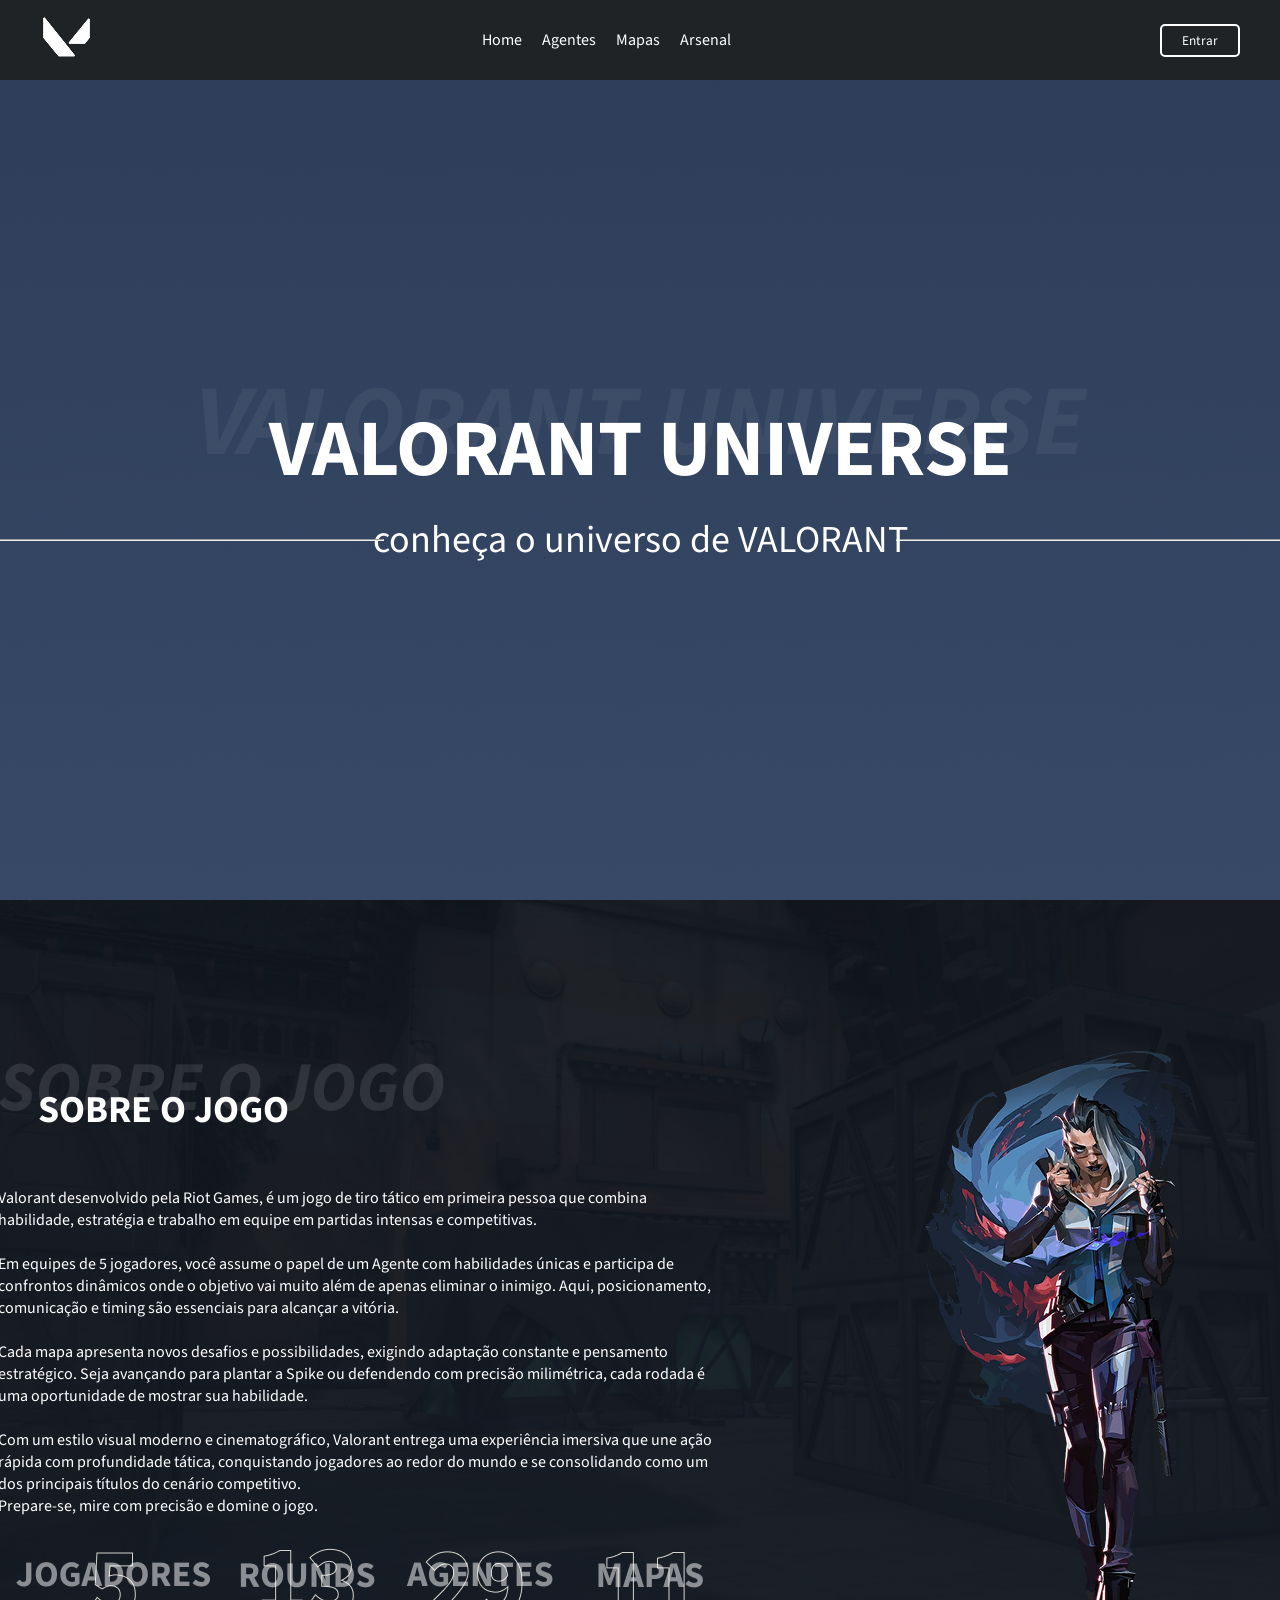
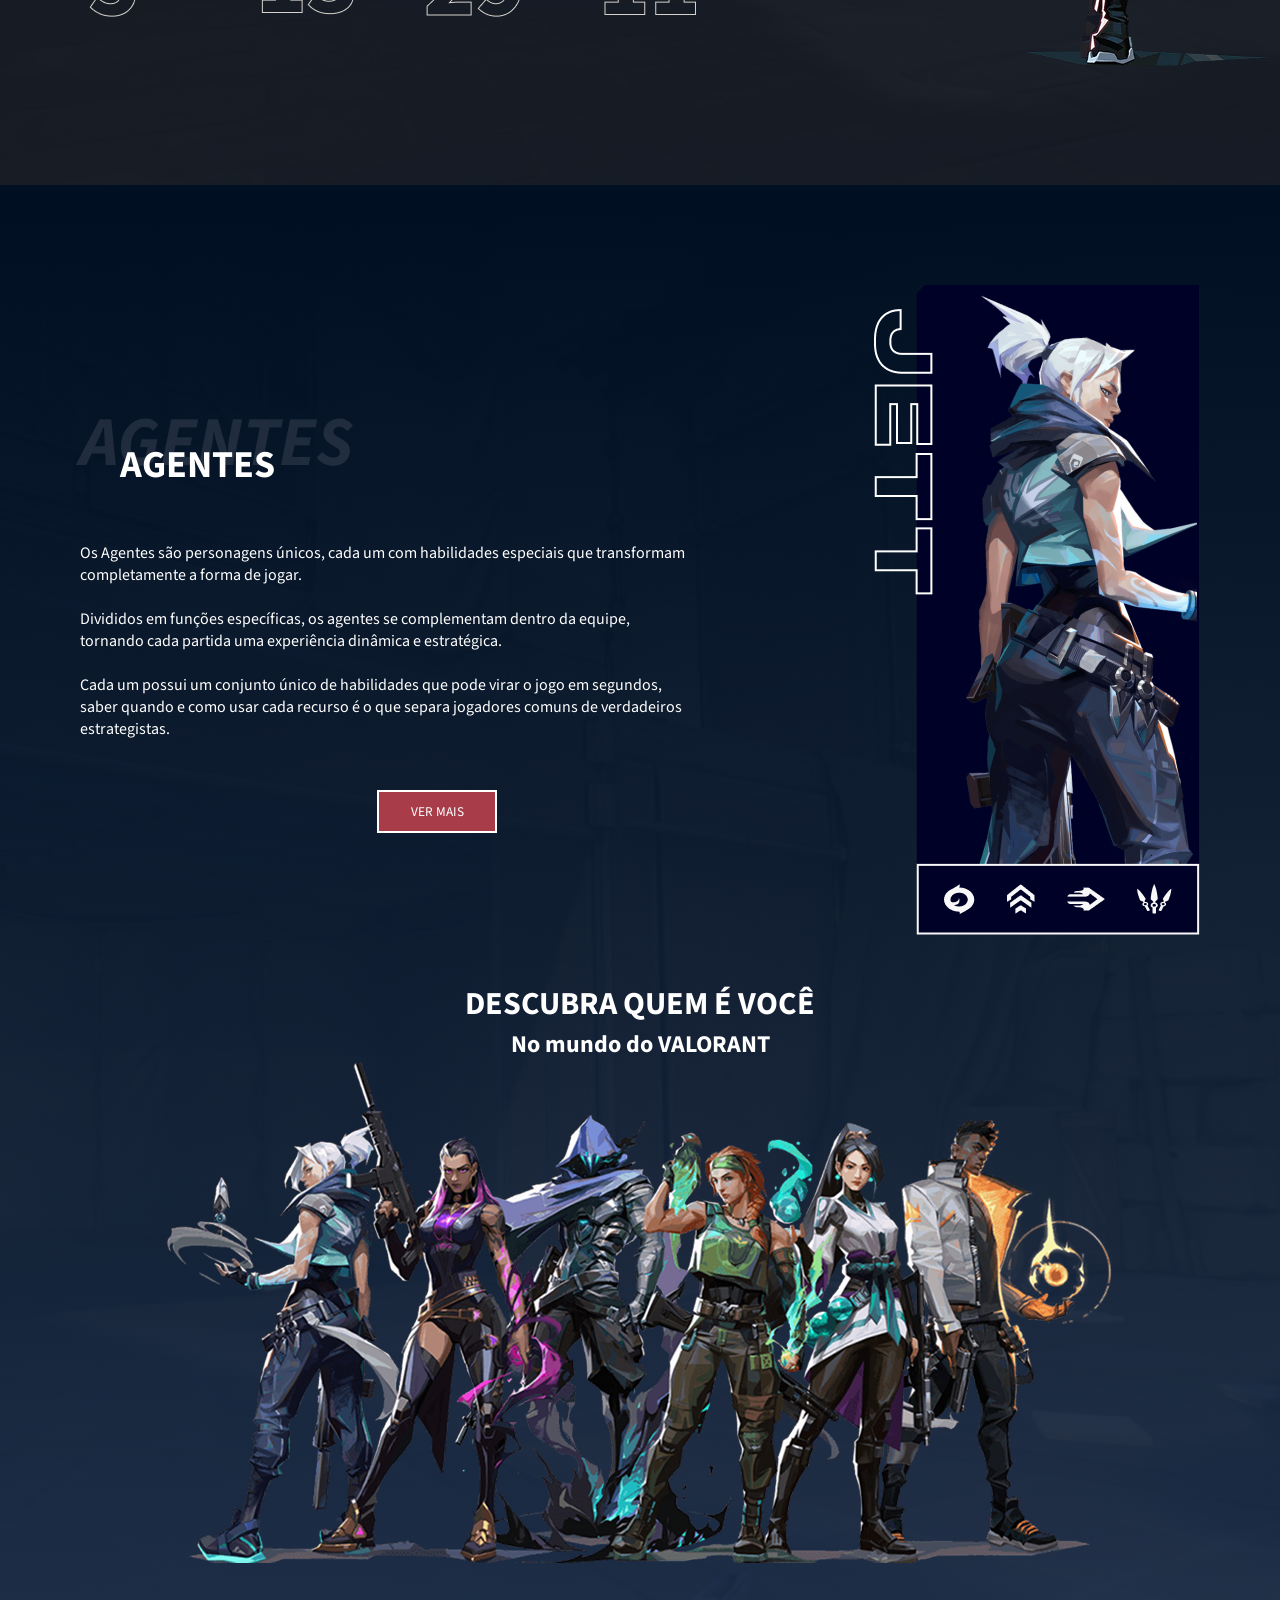
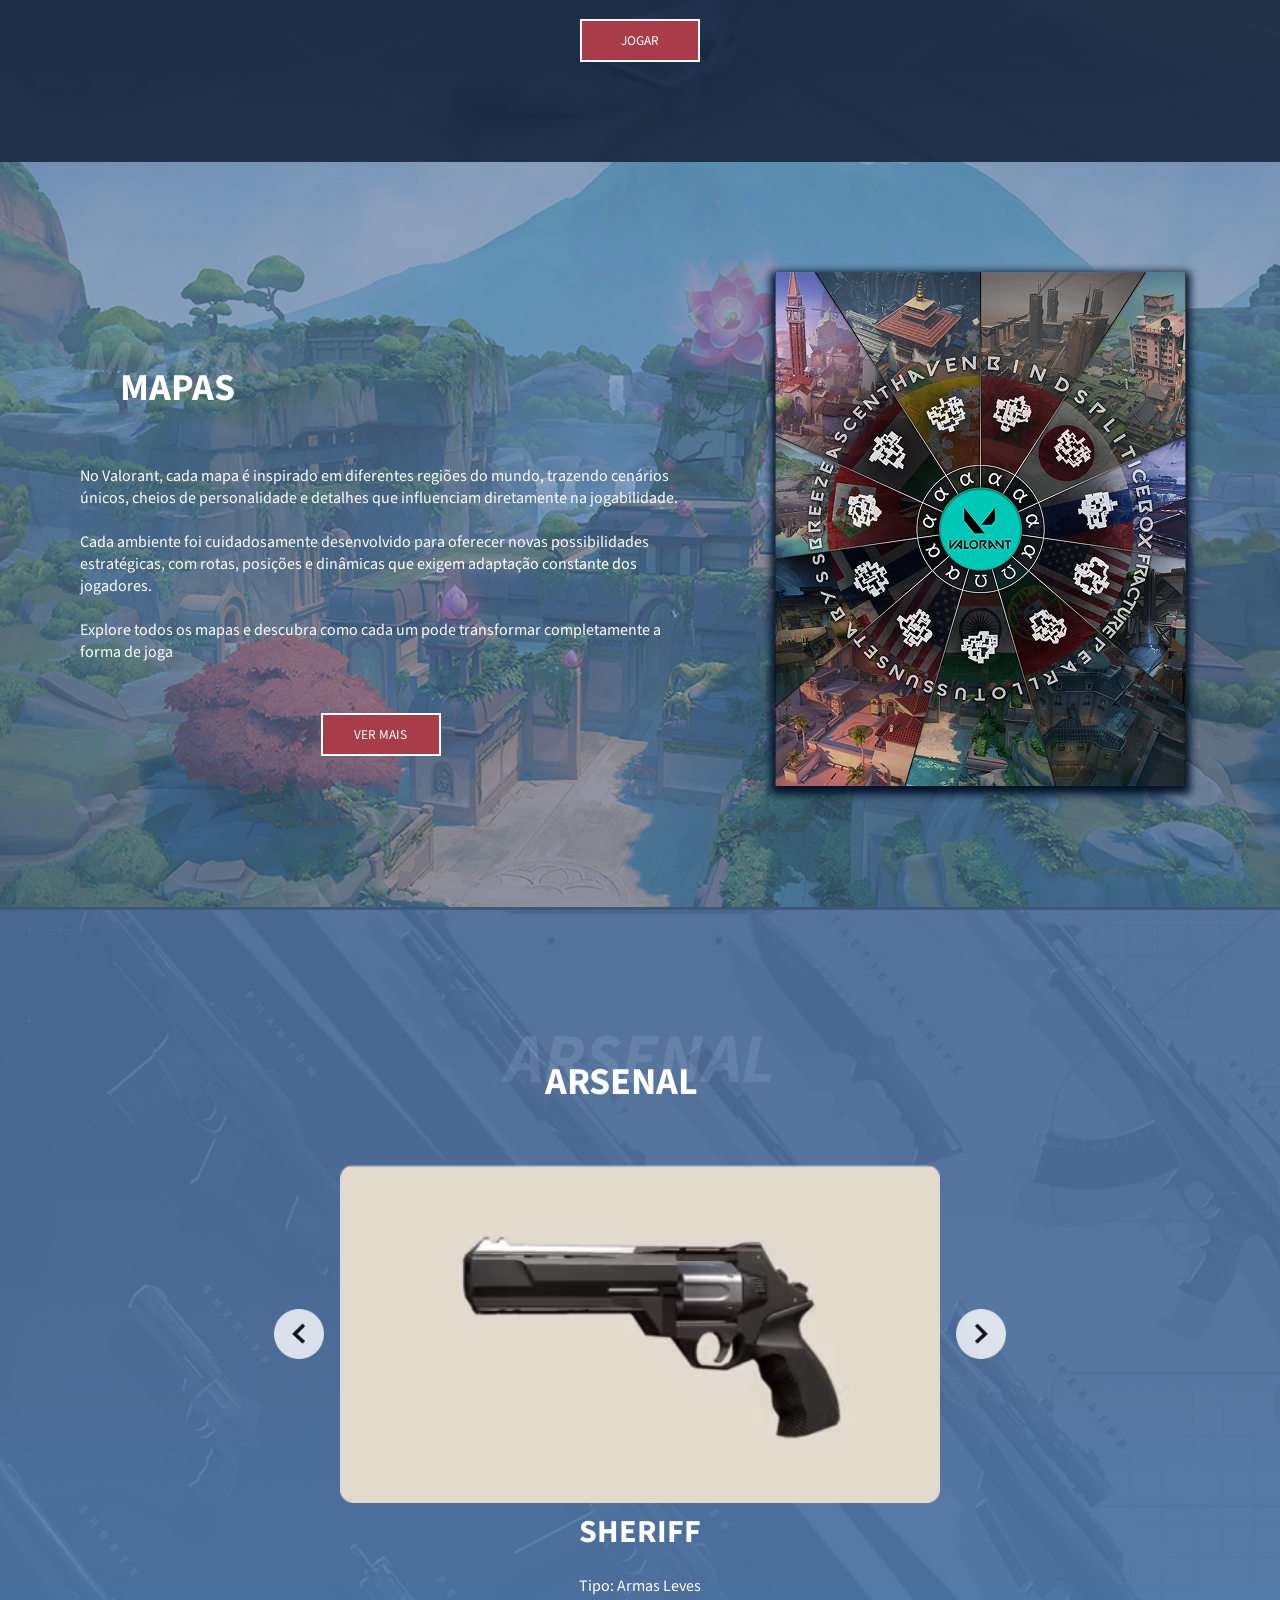
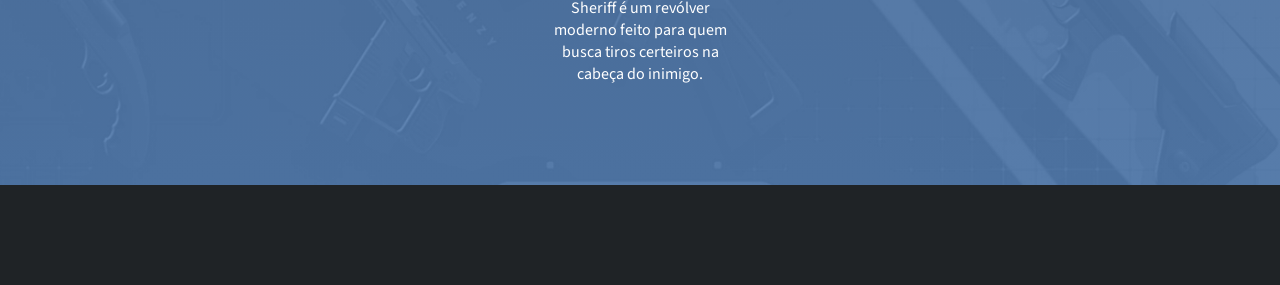
==== public/index.html @ 1e6ae8ec "Conteudo: começando a homepage versão 01" ====
<!doctype html>
<html lang="en">

<head>
    <meta charset="UTF-8" />
    <meta name="viewport" content="width=device-width, initial-scale=1.0" />
    <title>Home | Valorant Universe</title>
    <link rel="stylesheet" href="css/index.css" />
</head>

<body>
    <div class="header">
        <div class="icon">
            <img src="../assets/icon/icon.png" alt="" />
        </div>
        <div class="navbar">
            <ul class="links">
                <li>
                    <a href="">Home</a>
                </li>
                <li>
                    <a href="">Agentes</a>
                </li>
                <li>
                    <a href="">Mapas</a>
                </li>
                <li>
                    <a href="">Arsenal</a>
                </li>
                <li>
                    <a href=""></a>
                </li>
                <li>
                    <a href=""></a>
                </li>
            </ul>
        </div>
        <div class="login_botao">
            <button class="btn_entrar">Entrar</button>
        </div>
    </div>

    <div class="inicio">
        <video autoplay muted loop class="video_inicio">
            <source src="../assets/imgs/Intro_site.mp4" type="video/mp4" />
        </video>
        <h1 class="titulo_sobre_2"><i>VALORANT UNIVERSE</i></h1>
        <h1 class="titulo_sobre_1">VALORANT UNIVERSE</h1>
        <div>
            <hr class="hr1" />
            <p>conheça o universo de VALORANT</p>
            <hr class="hr2" />
        </div>
    </div>

    <div class="sobre">
        <div class="conteudo_sobre">
            <h1 class="titulos_sobre_1"><i>SOBRE O JOGO</i></h1>
            <h1 class="titulos_sobre_2">SOBRE O JOGO</h1>
            <p>
                Valorant desenvolvido pela Riot Games, é um jogo de tiro tático em
                primeira pessoa que combina habilidade, estratégia e trabalho em
                equipe em partidas intensas e competitivas. <br /><br />
                Em equipes de 5 jogadores, você assume o papel de um Agente com
                habilidades únicas e participa de confrontos dinâmicos onde o objetivo
                vai muito além de apenas eliminar o inimigo. Aqui, posicionamento,
                comunicação e timing são essenciais para alcançar a vitória.<br /><br />
                Cada mapa apresenta novos desafios e possibilidades, exigindo
                adaptação constante e pensamento estratégico. Seja avançando para
                plantar a Spike ou defendendo com precisão milimétrica, cada rodada é
                uma oportunidade de mostrar sua habilidade.<br /><br />
                Com um estilo visual moderno e cinematográfico, Valorant entrega uma
                experiência imersiva que une ação rápida com profundidade tática,
                conquistando jogadores ao redor do mundo e se consolidando como um dos
                principais títulos do cenário competitivo.<br />
                Prepare-se, mire com precisão e domine o jogo.
            </p>
            <img src="../assets/imgs/Caracteristicas.png" alt="" />
        </div>
        <div>
            <img src="../assets/imgs/fade.png" alt="" />
        </div>
    </div>

    <div class="agentes">
        <div class="agentes_1">
            <div class="conteudo_agentes">
                <h1 class="titulos_agentes_1"><i>AGENTES</i></h1>
                <h1 class="titulos_agentes_2">AGENTES</h1>
                <p>
                    Os Agentes são personagens únicos, cada um com habilidades especiais
                    que transformam completamente a forma de jogar. <br /><br />
                    Divididos em funções específicas, os agentes se complementam dentro
                    da equipe, tornando cada partida uma experiência dinâmica e
                    estratégica. <br /><br />
                    Cada um possui um conjunto único de habilidades que pode virar o
                    jogo em segundos, saber quando e como usar cada recurso é o que
                    separa jogadores comuns de verdadeiros estrategistas.
                </p>
                <div class="btn_agentes">
                    <button>VER MAIS</button>
                </div>
            </div>
            <div>
                <img src="../assets/imgs/Jett.png" alt="" class="img_jett" />
            </div>
        </div>
        <div class="agentes_2">
            <div class="titulo_jogo">
                <h1>DESCUBRA QUEM É VOCÊ</h1>
                <h2>No mundo do VALORANT</h2>
                <img src="../assets/imgs/Agentes Imagem.png" alt="" />
            </div>
            <div class="btn_agentes_jogar">
                <button>JOGAR</button>
            </div>
        </div>
    </div>

    <div class="mapa">
        <div class="conteudo_mapa">
            <h1 class="titulos_mapa_1"><i>MAPAS</i></h1>
            <h1 class="titulos_mapa_2">MAPAS</h1>
            <p>
                No Valorant, cada mapa é inspirado em diferentes regiões do mundo,
                trazendo cenários únicos, cheios de personalidade e detalhes que
                influenciam diretamente na jogabilidade. <br /><br />
                Cada ambiente foi cuidadosamente desenvolvido para oferecer novas
                possibilidades estratégicas, com rotas, posições e dinâmicas que
                exigem adaptação constante dos jogadores.<br /><br />
                Explore todos os mapas e descubra como cada um pode transformar
                completamente a forma de joga
            </p>
            <div class="btn_mapa">
                <button>VER MAIS</button>
            </div>
        </div>
        <div>
            <img src="../assets/imgs/mapas.png" alt="" class="img_mapas" />
        </div>
    </div>

    <div class="arsenal">
        <div class="conteudo_arsenal">
            <h1 class="titulos_arsenal_1"><i>ARSENAL</i></h1>
            <h1 class="titulos_arsenal_2">ARSENAL</h1>
            
        </div>
        <div class="carrosel">
            <button id="botao_esq" onclick="anteriorSlider()">
                <img src="../assets/imgs/btn_esq.png" alt="" />
            </button>
            <div class="images">
                <img class="slider on" src="../assets/imgs/sheriff.png" alt="" />
                <img class="slider" src="../assets/imgs/vandal.png" alt="" />
                <img class="slider" src="../assets/imgs/phantom.png" alt="" />
            </div>
            <button id="botao_dir" onclick="proxSlider()">
                <img src="../assets/imgs/btn_dir.png" alt="" />
            </button>
        </div>
        <div class="info_arsenal">
            <h1 id="arma">SHERIFF</h1>
            <p id="tipo">Tipo: Armas Leves</p>
            <p id="contexto">
                Sheriff é um revólver moderno feito para quem busca tiros certeiros na cabeça do inimigo.
            </p>
        </div>
    </div>

    <div class="footer">
        <p></p>
    </div>
</body>

</html>

<script>
    let slider = document.querySelectorAll(".slider")
    let arma = document.getElementById('arma')
    let tipo = document.getElementById('tipo')
    let contexto = document.getElementById('contexto')
    let slideAtual = 0

    let listaArmas = [
        'SHERIFF',
        'VANDAL',
        'PHANTOM'
    ]

    let listaTipo = [
        'Armas Leves',
        'Fuzis',    
        'Fuzis'   
    ]

    let listaContexto = [
        'Sheriff é um revólver moderno feito para quem busca tiros certeiros na cabeça do inimigo.',
        'Este fuzil extremamente potente causa um enorme estrago com pequenas rajadas de balas.',
        'Phantom é uma arma equilibrada, projetada para disparar tiros estáveis que alcançam longas distâncias.'
    ]


    function esconderSlider() {
        slider.forEach((item) => item.classList.remove("on"))
    }

    function mostrarSlider() {
        slider[slideAtual].classList.add("on");
    }

    function proxSlider() {
        esconderSlider()

        if (slideAtual == slider.length - 1) {
            slideAtual = 0
        } else {
            slideAtual++
        }
        mostrarSlider()
        mudarTexto()
    }

    function anteriorSlider() {
        esconderSlider();

        if (slideAtual == 0) {
            slideAtual = slider.length - 1
        } else {
            slideAtual--
        }
        mostrarSlider()
        mudarTexto()
    }

    function mudarTexto(){
        arma.innerHTML = listaArmas[slideAtual]
        tipo.innerHTML = `Tipo: ${listaTipo[slideAtual]}`
        contexto.innerHTML = listaContexto[slideAtual]
    }

    console.log(slider)
</script>
---- public/css/index.css ----
@import url('https://fonts.googleapis.com/css2?family=Source+Sans+Pro:wght@400;600;700&display=swap');

* {
    margin: 0;
    padding: 0;
    box-sizing: border-box;
    font-family: 'Source Sans Pro', sans-serif;
}

body {
    background: linear-gradient(
        #2d3d59,
        #4a5f80,
        #517baf
    )
}

/* --- Header CSS --- */
.header {
    display: flex;
    flex-direction: row;
    align-items: center;
    justify-content: space-between;
    background-color: #1F2326;
    height: 80px;
    width: 100%;
    position: fixed;
    z-index: 10;
}

.icon {
    margin: 0 0 0 40px;
}

.navbar {
    display: flex;
    flex-direction: row;
    justify-content: center;
    align-items: center;
    color: white;
}

.navbar li {
    list-style: none;
    transition: all 0.3s ease;
}

.navbar li:hover {
    color: #fff;
    text-shadow: 0 0 5px #b4b4b4, 0 0 10px #fff, 0 0 20px #fff, 0 0 40px #fff;
    transform: scale(1.05);
}

.navbar a {
    text-decoration: none;
    color: white;
}

.links {
    display: flex;
    flex-direction: row;
    gap: 20px;
}

.login_botao {
    display: flex;
    flex-direction: row;
    margin: 0 40px 0 0;
}

.login_botao button {
    width: 80px;
    padding: 5px;
    border: white solid 2px;
    background-color: transparent;
    color: white;
    cursor: pointer;
    border-radius: 5px;
}

.login_botao button:hover {
    background-color: #ffffff5f;
    text-shadow: 0 0 5px #b4b4b4, 0 0 10px #fff, 0 0 20px #fff, 0 0 40px #fff;
    transform: scale(1.05);
}

/* --- Seção Início --- */
.inicio {
    position: relative;
    width: 100%;
    height: 100vh;
    overflow: hidden;
    padding-top: 80px;
}

.video_inicio {
    position: absolute;
    top: 0;
    left: 0;
    width: 100%;
    height: 100%;
    object-fit: cover;
    z-index: 0;
    opacity: 0.3;
}

.titulo_sobre_2 {
    position: absolute;
    top: 47%;
    left: 50%;
    transform: translate(-50%, -50%);
    color: white;
    font-size: 100px;
    text-align: center;
    z-index: 1;
    width: 100%;
    opacity: 0.05;
}

.titulo_sobre_1 {
    position: absolute;
    top: 50%;
    left: 50%;
    transform: translate(-50%, -50%);
    color: white;
    font-size: 80px;
    text-align: center;
    z-index: 2;
    width: 100%;
}

.inicio p {
    position: absolute;
    top: 60%;
    left: 50%;
    transform: translate(-50%, -50%);
    color: white;
    font-size: 38px;
    text-align: center;
    z-index: 3;
    width: 100%;
}

.hr1, .hr2 {
    position: absolute;
    top: 60%;
    color: white;
    z-index: 3;
    width: 60%;
}

.hr1 { 
    left: 100%; 
    transform: translate(-50%, -50%); 
}

.hr2 { 
    left: 0%; 
    transform: translate(-50%, -50%); 
}

.titulos_sobre_1, 
.titulos_agentes_1, 
.titulos_mapa_1, 
.titulos_arsenal_1 {
    font-size: 70px;
    color: white;
    opacity: 0.1;
    position: relative;
    z-index: 1;
}

.titulos_sobre_2, 
.titulos_agentes_2, 
.titulos_mapa_2, 
.titulos_arsenal_2 {
    font-size: 38px;
    color: white;
    position: relative;
    z-index: 2;
    margin-top: -55px; 
    margin-left: 40px;
    margin-bottom: 50px;
}

/* --- Seção Sobre --- */
.sobre {
    display: flex;
    justify-content: center;
    align-items: center;
    width: 100%;
    padding: 100px 0; 
    background: url(../../assets/imgs/haven.png) no-repeat center;
    background-size: cover;
    color: white;
}

.conteudo_sobre {
    position: relative;
    margin: 0 0 0 80px;
}

/* --- Seção Agentes --- */
.agentes {
    display: flex;
    flex-direction: column;
    align-items: center;
    width: 100%;
    padding: 100px 0; 
    background: linear-gradient(#000F22, #000f2295), url(../../assets/imgs/ascent.png) no-repeat center;
    background-size: cover;
    color: white;
}

.agentes_1 {
    display: flex;
    justify-content: center;
    align-items: center;
    width: 100%;
}

.agentes_2 {
    margin-top: 40px;
    text-align: center;
}

.conteudo_agentes {
    position: relative;
    margin-left: 80px;
}

.conteudo_agentes p { margin-right: 100px; }
.img_jett { margin: 0 80px; }

.btn_agentes, 
.btn_agentes_jogar, 
.btn_mapa {
    margin-top: 50px;
    text-align: center;
}

.btn_agentes button,
.btn_agentes_jogar button, 
.btn_mapa button {
    width: 120px;
    padding: 10px;
    border: white solid 2px;
    background-color: #a83c49;
    color: white;
    cursor: pointer;
    transition: 0.3s;
}

.btn_agentes button:hover, 
.btn_agentes_jogar button:hover, 
.btn_mapa button:hover {
    background-color: #ffffff5f;
    transform: scale(1.05);
}

/* --- Seção Mapas --- */
.mapa {
    display: flex;
    justify-content: center;
    align-items: center;
    width: 100%;
    padding: 100px 0; 
    background: url(../../assets/imgs/lotus.png) no-repeat center;
    background-size: cover;
    color: white;
}

.conteudo_mapa {
    position: relative;
    margin-left: 80px;
}

.img_mapas { margin: 0 80px; }

/* --- Seção ARSENAL --- */
.arsenal {
    display: flex;
    flex-direction: column;
    align-items: center; 
    width: 100%;
    padding: 100px 80px; 
    background: url(../../assets/imgs/arsenal.png) no-repeat center;
    background-size: cover;
    color: white;
}

.conteudo_arsenal {
    position: relative;
}

.carrosel {
    display: flex;
    width: 100%;
    align-self: center; 
    align-items: center;
    justify-content: center;
    gap: 1rem;
}

.images {
    position: relative;
    display: flex;
    align-items: center;
    justify-content: center;
    width: 600px; 
    height: 350px;
}

.slider {
    opacity: 0;
    position: absolute;
    width: 100%;
    border-radius: 10px;
    transition: opacity .4s ease-in-out;
}

.on {
    opacity: 1;
    position: relative; 
}

#botao_esq, #botao_dir {
    width: 50px;
    height: 50px;
    border: none;
    background-color: transparent;
    cursor: pointer;
    transition: transform 0.2s;
}

#botao_esq:hover, #botao_dir:hover { 
    transform: scale(1.2); 
}

#botao_esq img, #botao_dir img {
    width: 100%;
    height: 100%;
}

.info_arsenal{
    text-align: center;
}

.info_arsenal h1{
    margin-bottom: 20px;
}

.info_arsenal p{
    width: 200px;
}

/* --- Seção footer --- */
.footer{
    width: 100%;
    height: 100px;
    background-color: #1F2326;
    z-index: 5;
}
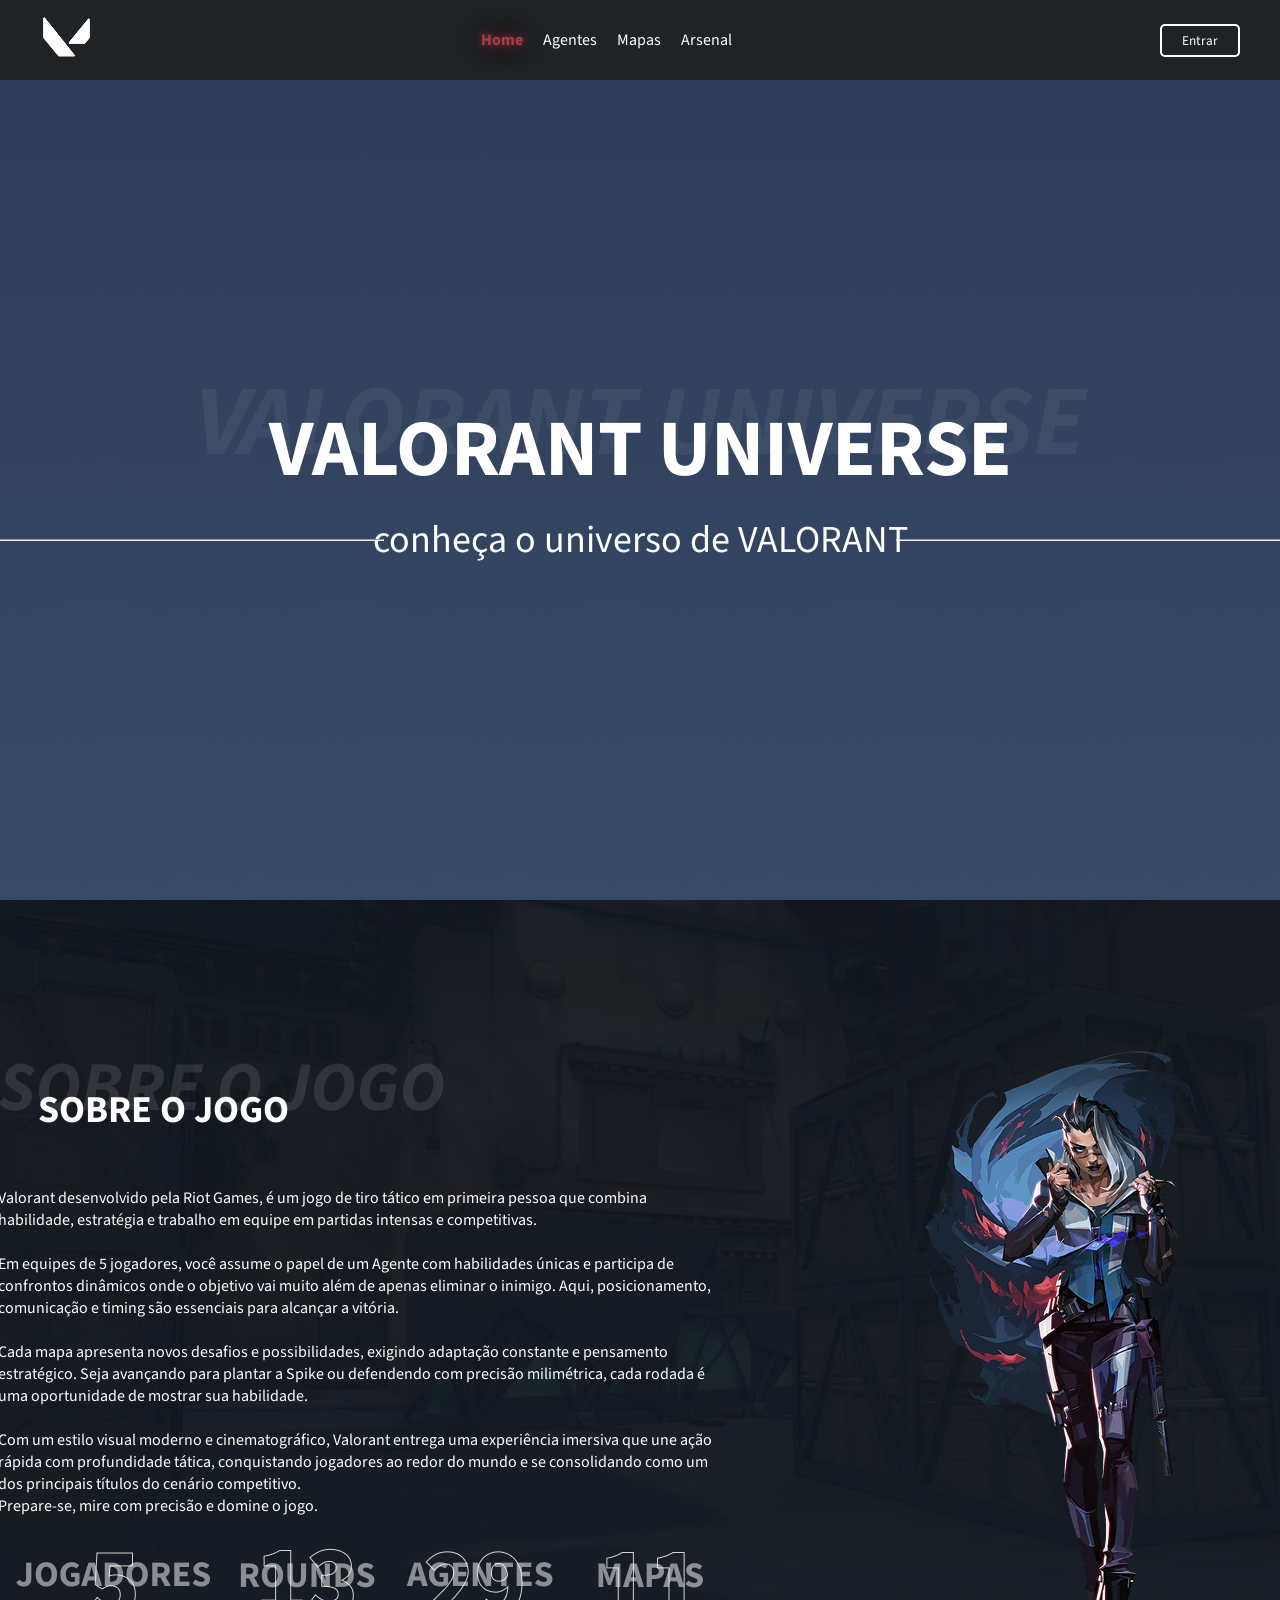
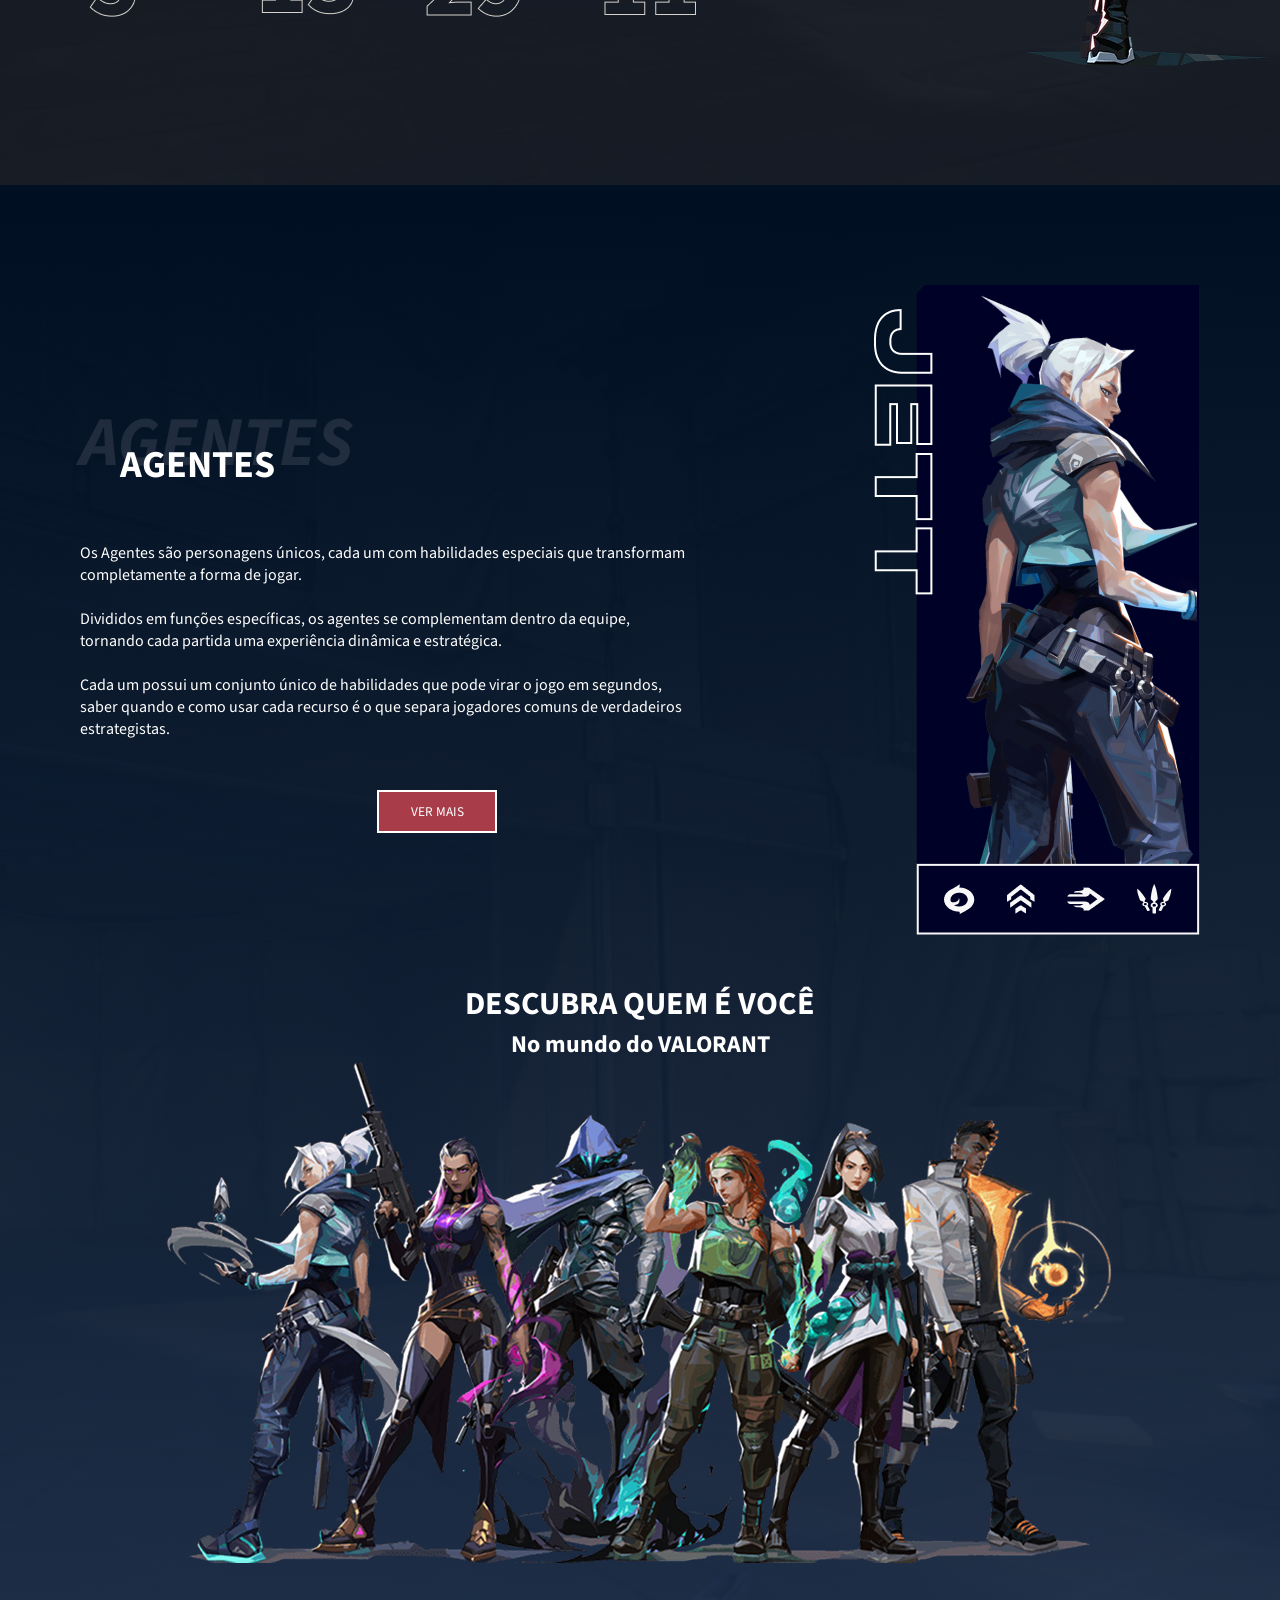
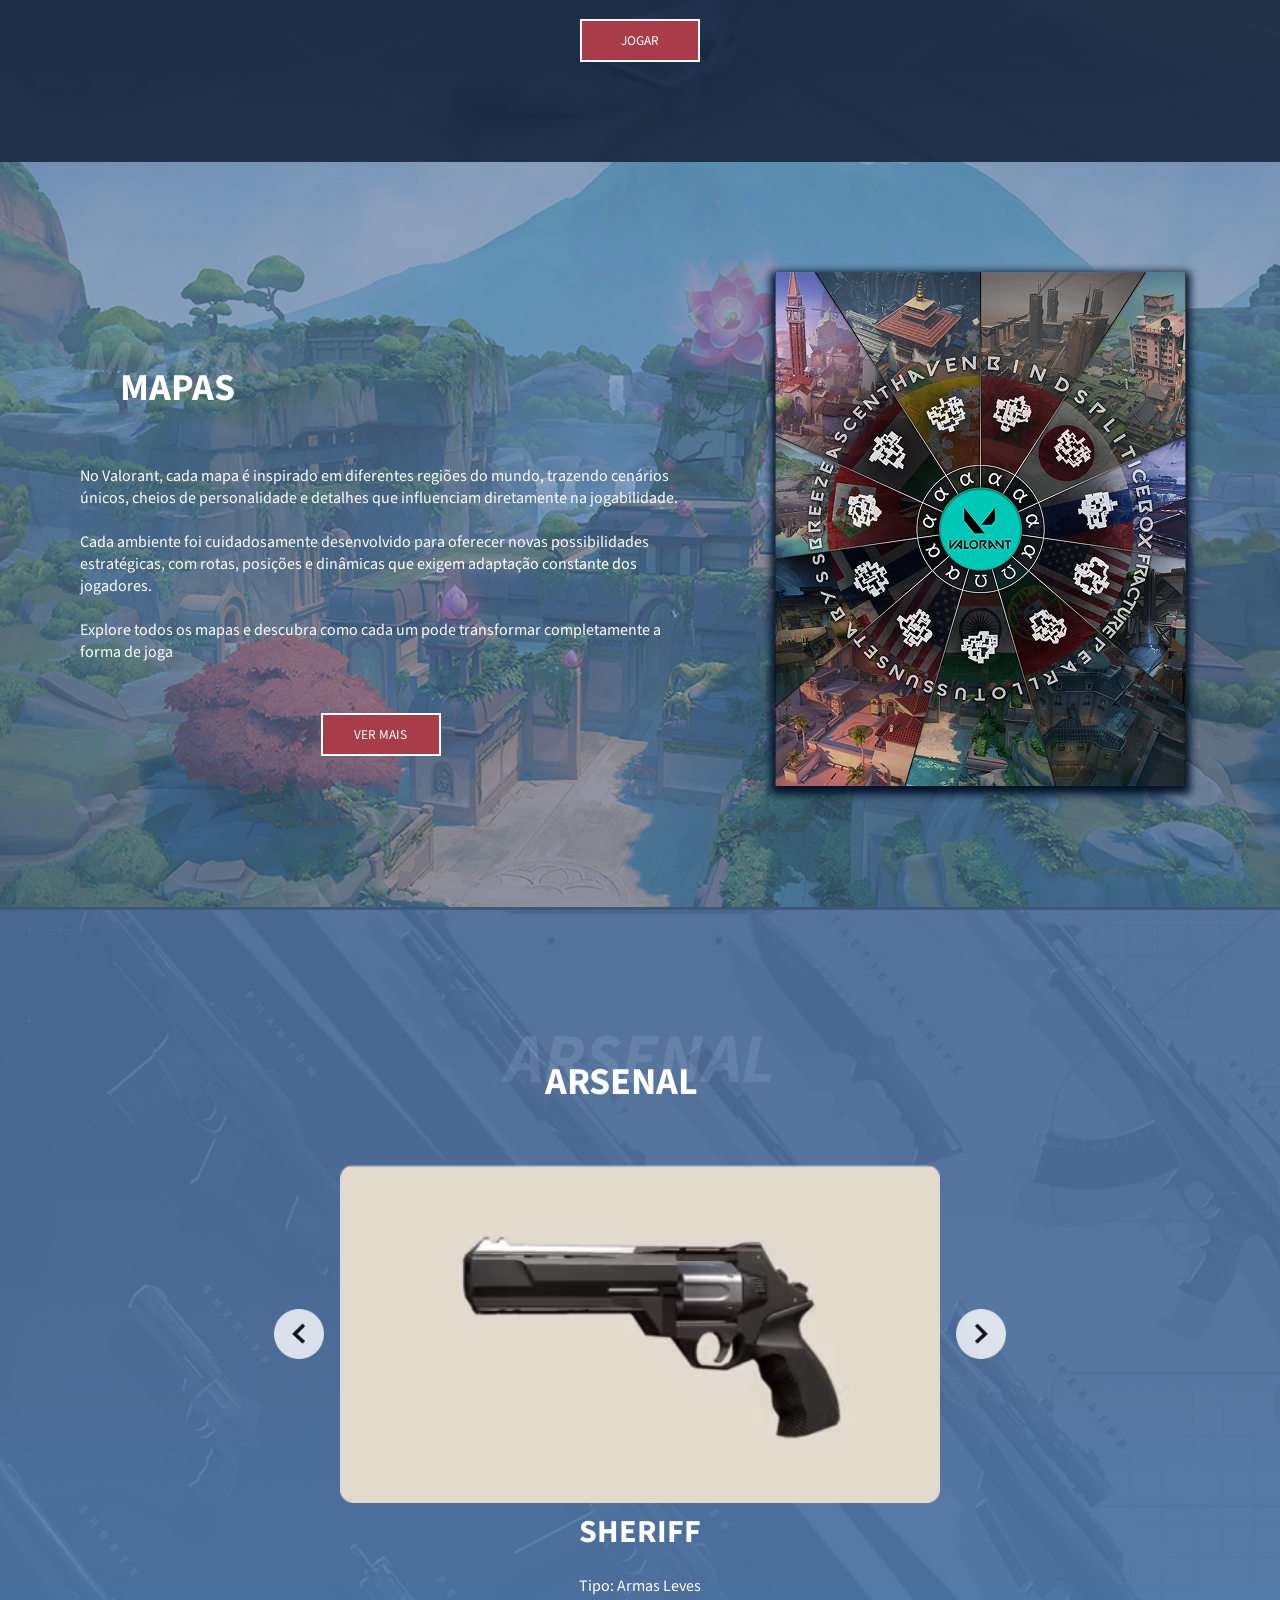
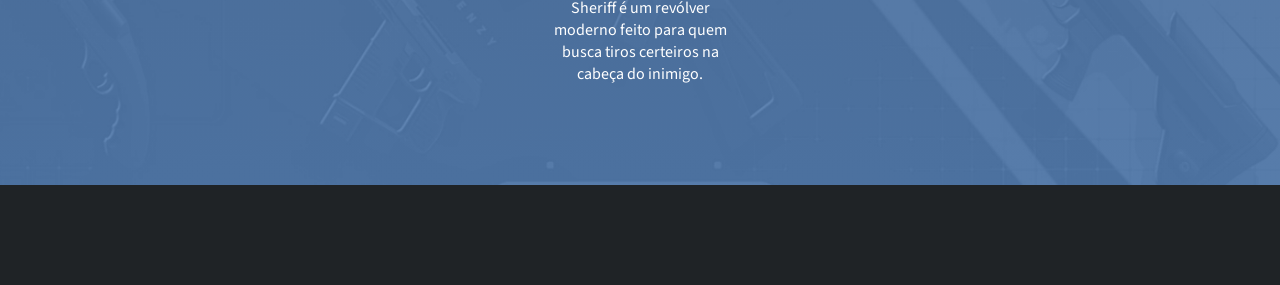
==== commit 9c5b704b: "Conteudo: Adicionando a tela de Agentes" ====
--- a/public/index.html
+++ b/public/index.html
@@ -16,16 +16,16 @@
         <div class="navbar">
             <ul class="links">
                 <li>
-                    <a href="">Home</a>
-                </li>
-                <li>
-                    <a href="">Agentes</a>
-                </li>
-                <li>
-                    <a href="">Mapas</a>
-                </li>
-                <li>
-                    <a href="">Arsenal</a>
+                    <a href="#home" class="agora">Home</a>
+                </li>
+                <li>
+                    <a href="agentes.html">Agentes</a>
+                </li>
+                <li>
+                    <a href="#mapas">Mapas</a>
+                </li>
+                <li>
+                    <a href="#arsenal">Arsenal</a>
                 </li>
                 <li>
                     <a href=""></a>
@@ -40,7 +40,7 @@
         </div>
     </div>
 
-    <div class="inicio">
+    <div id="home" class="inicio">
         <video autoplay muted loop class="video_inicio">
             <source src="../assets/imgs/Intro_site.mp4" type="video/mp4" />
         </video>
@@ -98,7 +98,7 @@
                     separa jogadores comuns de verdadeiros estrategistas.
                 </p>
                 <div class="btn_agentes">
-                    <button>VER MAIS</button>
+                    <a href="agentes.html"><button>VER MAIS</button></a>
                 </div>
             </div>
             <div>
@@ -140,7 +140,7 @@
         </div>
     </div>
 
-    <div class="arsenal">
+    <div class="arsenal" id="arsenal">
         <div class="conteudo_arsenal">
             <h1 class="titulos_arsenal_1"><i>ARSENAL</i></h1>
             <h1 class="titulos_arsenal_2">ARSENAL</h1>
@@ -239,5 +239,13 @@
         contexto.innerHTML = listaContexto[slideAtual]
     }
 
+    function irParaSecao() {
+        let valor = agentes.value;
+
+        document.getElementById(valor).scrollIntoView({
+                behavior: "smooth"
+        });
+    }
+
     console.log(slider)
 </script>
--- a/public/css/index.css
+++ b/public/css/index.css
@@ -6,6 +6,16 @@
     box-sizing: border-box;
     font-family: 'Source Sans Pro', sans-serif;
 }
+
+a {
+  text-decoration: none; 
+  color: inherit;        
+}
+
+html {
+    scroll-behavior: smooth;
+}
+
 
 body {
     background: linear-gradient(
@@ -40,6 +50,13 @@
     color: white;
 }
 
+.navbar a.agora {
+    color: #a83c49;
+    font-weight: bolder;
+    text-shadow: 0 0 5px #a83c4968, 0 0 10px #a83c4968, 0 0 20px #a83c4968, 0 0 40px #a83c4968;
+    transform: scale(1.05);
+}
+
 .navbar li {
     list-style: none;
     transition: all 0.3s ease;
@@ -159,10 +176,20 @@
     transform: translate(-50%, -50%); 
 }
 
-.titulos_sobre_1, 
-.titulos_agentes_1, 
-.titulos_mapa_1, 
-.titulos_arsenal_1 {
+
+/* --- Seção Sobre --- */
+.sobre {
+    display: flex;
+    justify-content: center;
+    align-items: center;
+    width: 100%;
+    padding: 100px 0; 
+    background: url(../../assets/imgs/haven.png) no-repeat center;
+    background-size: cover;
+    color: white;
+}
+
+.titulos_sobre_1 {
     font-size: 70px;
     color: white;
     opacity: 0.1;
@@ -170,10 +197,7 @@
     z-index: 1;
 }
 
-.titulos_sobre_2, 
-.titulos_agentes_2, 
-.titulos_mapa_2, 
-.titulos_arsenal_2 {
+.titulos_sobre_2 {
     font-size: 38px;
     color: white;
     position: relative;
@@ -183,18 +207,6 @@
     margin-bottom: 50px;
 }
 
-/* --- Seção Sobre --- */
-.sobre {
-    display: flex;
-    justify-content: center;
-    align-items: center;
-    width: 100%;
-    padding: 100px 0; 
-    background: url(../../assets/imgs/haven.png) no-repeat center;
-    background-size: cover;
-    color: white;
-}
-
 .conteudo_sobre {
     position: relative;
     margin: 0 0 0 80px;
@@ -212,6 +224,24 @@
     color: white;
 }
 
+.titulos_agentes_1 {
+    font-size: 70px;
+    color: white;
+    opacity: 0.1;
+    position: relative;
+    z-index: 1;
+}
+
+.titulos_agentes_2 {
+    font-size: 38px;
+    color: white;
+    position: relative;
+    z-index: 2;
+    margin-top: -55px; 
+    margin-left: 40px;
+    margin-bottom: 50px;
+}
+
 .agentes_1 {
     display: flex;
     justify-content: center;
@@ -229,18 +259,84 @@
     margin-left: 80px;
 }
 
-.conteudo_agentes p { margin-right: 100px; }
-.img_jett { margin: 0 80px; }
+.conteudo_agentes p { 
+    margin-right: 100px; 
+}
+
+.img_jett { 
+    margin: 0 80px; 
+}
 
 .btn_agentes, 
-.btn_agentes_jogar, 
+.btn_agentes_jogar{
+    margin-top: 50px;
+    text-align: center;
+}
+
+.btn_agentes button,
+.btn_agentes_jogar button{
+    width: 120px;
+    padding: 10px;
+    border: white solid 2px;
+    background-color: #a83c49;
+    color: white;
+    cursor: pointer;
+    transition: 0.3s;
+}
+
+.btn_agentes button:hover, 
+.btn_agentes_jogar button:hover {
+    background-color: #ffffff5f;
+    transform: scale(1.05);
+}
+
+/* --- Seção Mapas --- */
+.mapa {
+    display: flex;
+    justify-content: center;
+    align-items: center;
+    width: 100%;
+    padding: 100px 0; 
+    background: url(../../assets/imgs/lotus.png) no-repeat center;
+    background-size: cover;
+    color: white;
+}
+
+.titulos_mapa_1{
+    font-size: 70px;
+    color: white;
+    opacity: 0.1;
+    position: relative;
+    z-index: 1;
+}
+
+
+.titulos_mapa_2{
+    font-size: 38px;
+    color: white;
+    position: relative;
+    z-index: 2;
+    margin-top: -55px; 
+    margin-left: 40px;
+    margin-bottom: 50px;
+}
+
+.conteudo_mapa {
+    position: relative;
+    margin-left: 80px;
+}
+
+.img_mapas { 
+    margin: 0 80px; 
+}
+
+
 .btn_mapa {
     margin-top: 50px;
     text-align: center;
 }
 
-.btn_agentes button,
-.btn_agentes_jogar button, 
+ 
 .btn_mapa button {
     width: 120px;
     padding: 10px;
@@ -251,32 +347,11 @@
     transition: 0.3s;
 }
 
-.btn_agentes button:hover, 
-.btn_agentes_jogar button:hover, 
 .btn_mapa button:hover {
     background-color: #ffffff5f;
     transform: scale(1.05);
 }
 
-/* --- Seção Mapas --- */
-.mapa {
-    display: flex;
-    justify-content: center;
-    align-items: center;
-    width: 100%;
-    padding: 100px 0; 
-    background: url(../../assets/imgs/lotus.png) no-repeat center;
-    background-size: cover;
-    color: white;
-}
-
-.conteudo_mapa {
-    position: relative;
-    margin-left: 80px;
-}
-
-.img_mapas { margin: 0 80px; }
-
 /* --- Seção ARSENAL --- */
 .arsenal {
     display: flex;
@@ -288,6 +363,25 @@
     background-size: cover;
     color: white;
 }
+
+.titulos_arsenal_1 {
+    font-size: 70px;
+    color: white;
+    opacity: 0.1;
+    position: relative;
+    z-index: 1;
+}
+
+.titulos_arsenal_2 {
+    font-size: 38px;
+    color: white;
+    position: relative;
+    z-index: 2;
+    margin-top: -55px; 
+    margin-left: 40px;
+    margin-bottom: 50px;
+}
+
 
 .conteudo_arsenal {
     position: relative;
@@ -362,3 +456,4 @@
     z-index: 5;
 }
 
+
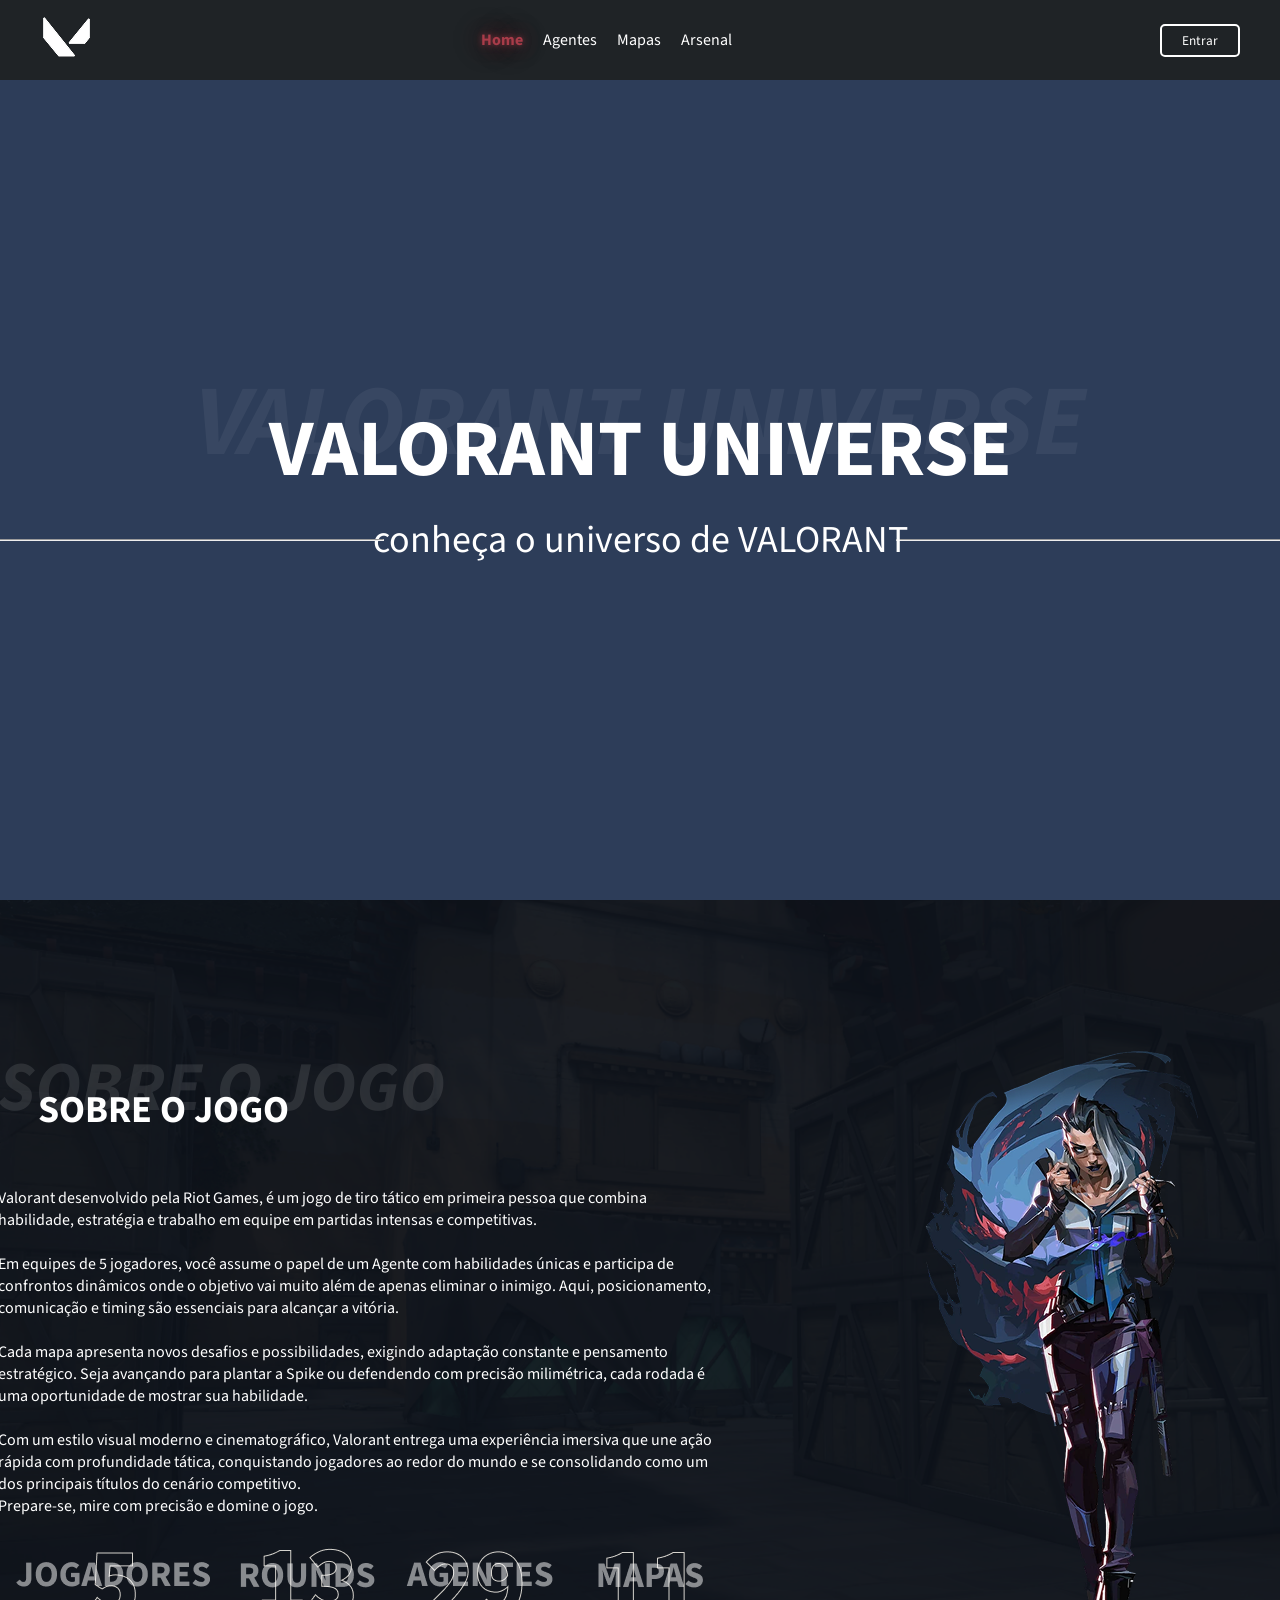
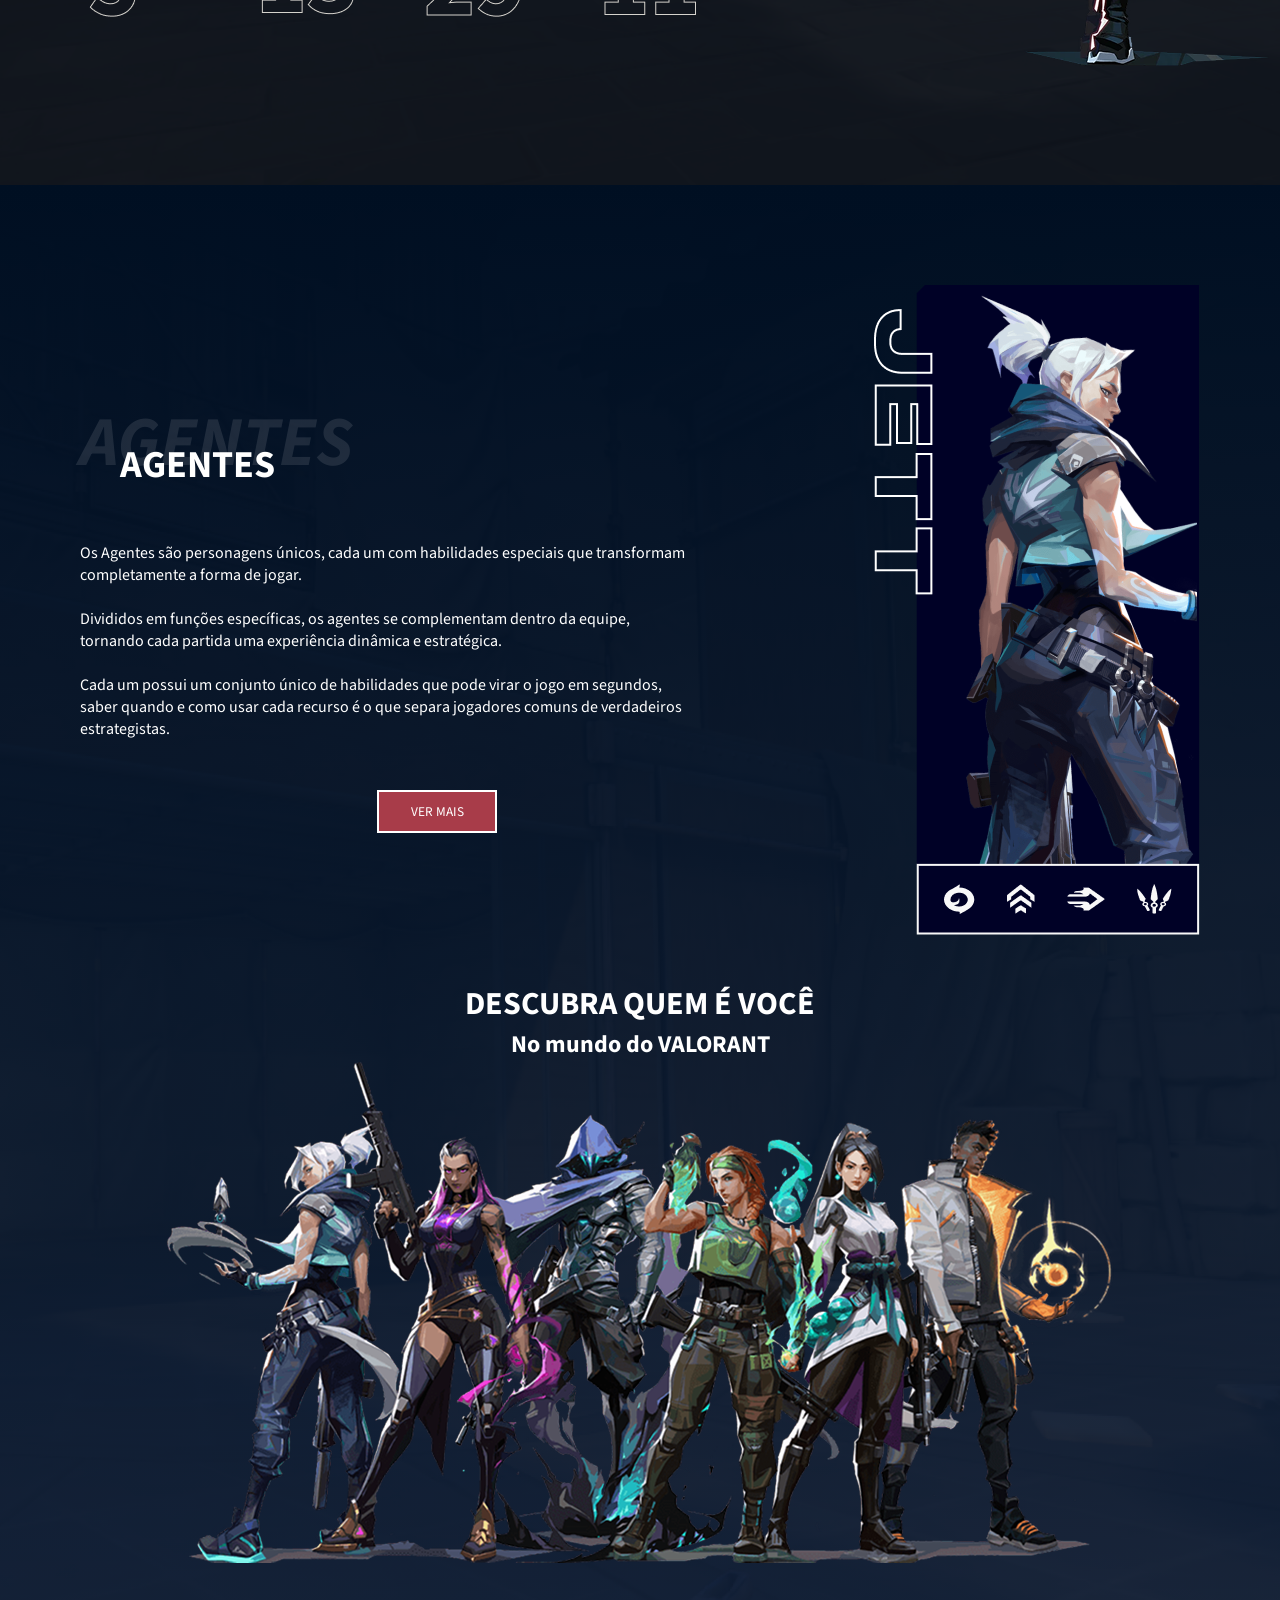
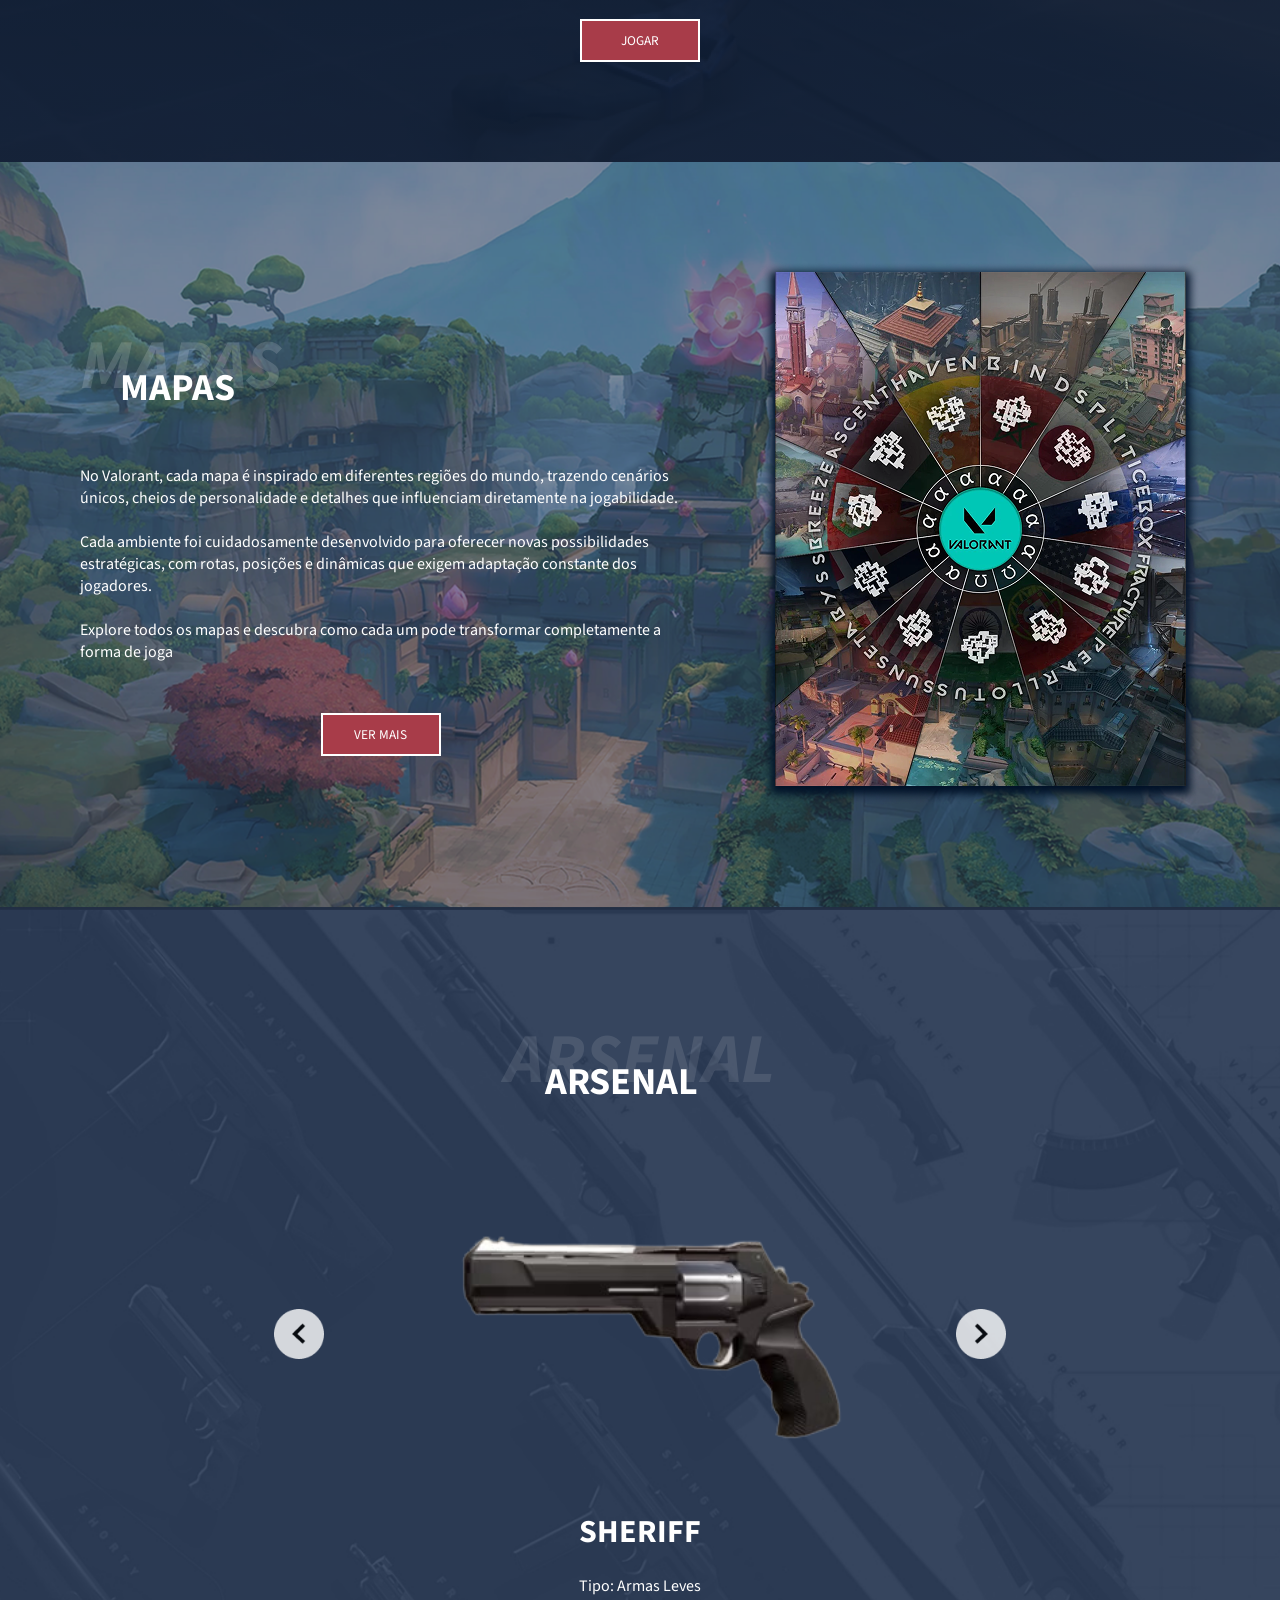
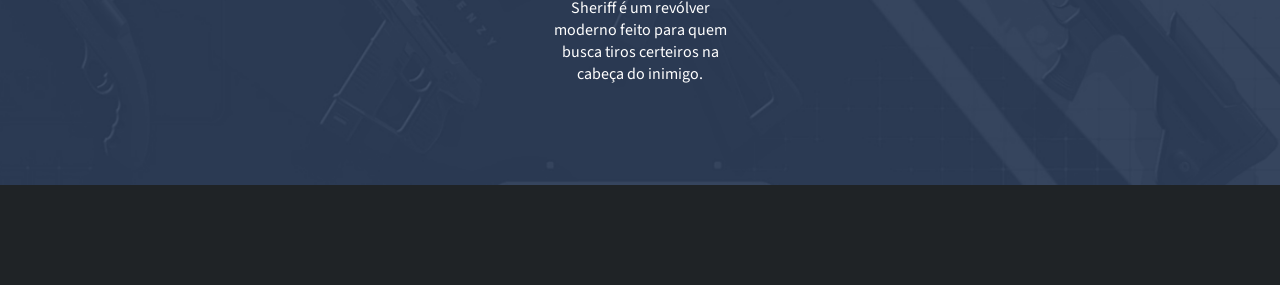
==== commit 70624c9b: "Conteudo: Adicionando informações dos agentes na seção agentes." ====
--- a/public/index.html
+++ b/public/index.html
@@ -152,7 +152,7 @@
             </button>
             <div class="images">
                 <img class="slider on" src="../assets/imgs/sheriff.png" alt="" />
-                <img class="slider" src="../assets/imgs/vandal.png" alt="" />
+                <img class="slider" id="vandal" src="../assets/imgs/vandal.png" alt="" />
                 <img class="slider" src="../assets/imgs/phantom.png" alt="" />
             </div>
             <button id="botao_dir" onclick="proxSlider()">
@@ -246,6 +246,4 @@
                 behavior: "smooth"
         });
     }
-
-    console.log(slider)
 </script>
--- a/public/css/index.css
+++ b/public/css/index.css
@@ -18,11 +18,7 @@
 
 
 body {
-    background: linear-gradient(
-        #2d3d59,
-        #4a5f80,
-        #517baf
-    )
+    background-color: #2d3d59;
 }
 
 /* --- Header CSS --- */
@@ -305,7 +301,7 @@
 .titulos_mapa_1{
     font-size: 70px;
     color: white;
-    opacity: 0.1;
+    opacity: 0.15;
     position: relative;
     z-index: 1;
 }
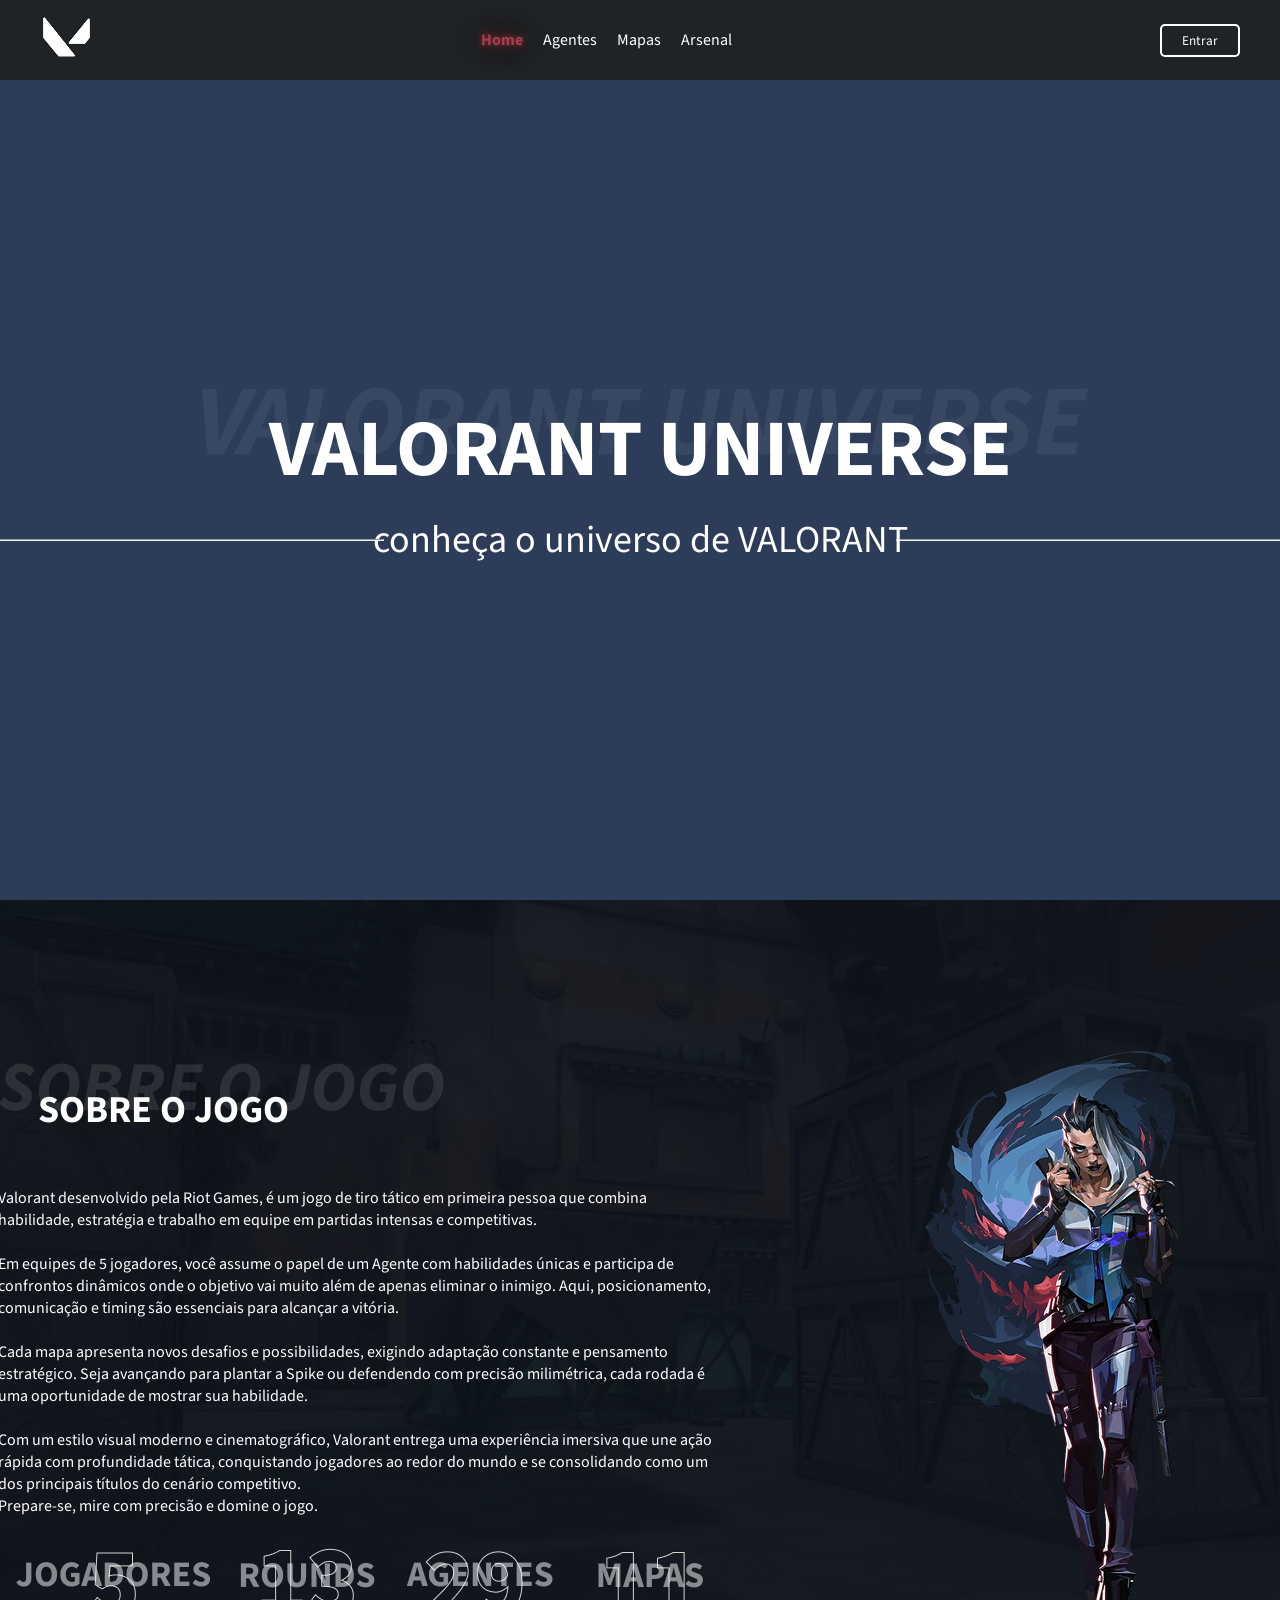
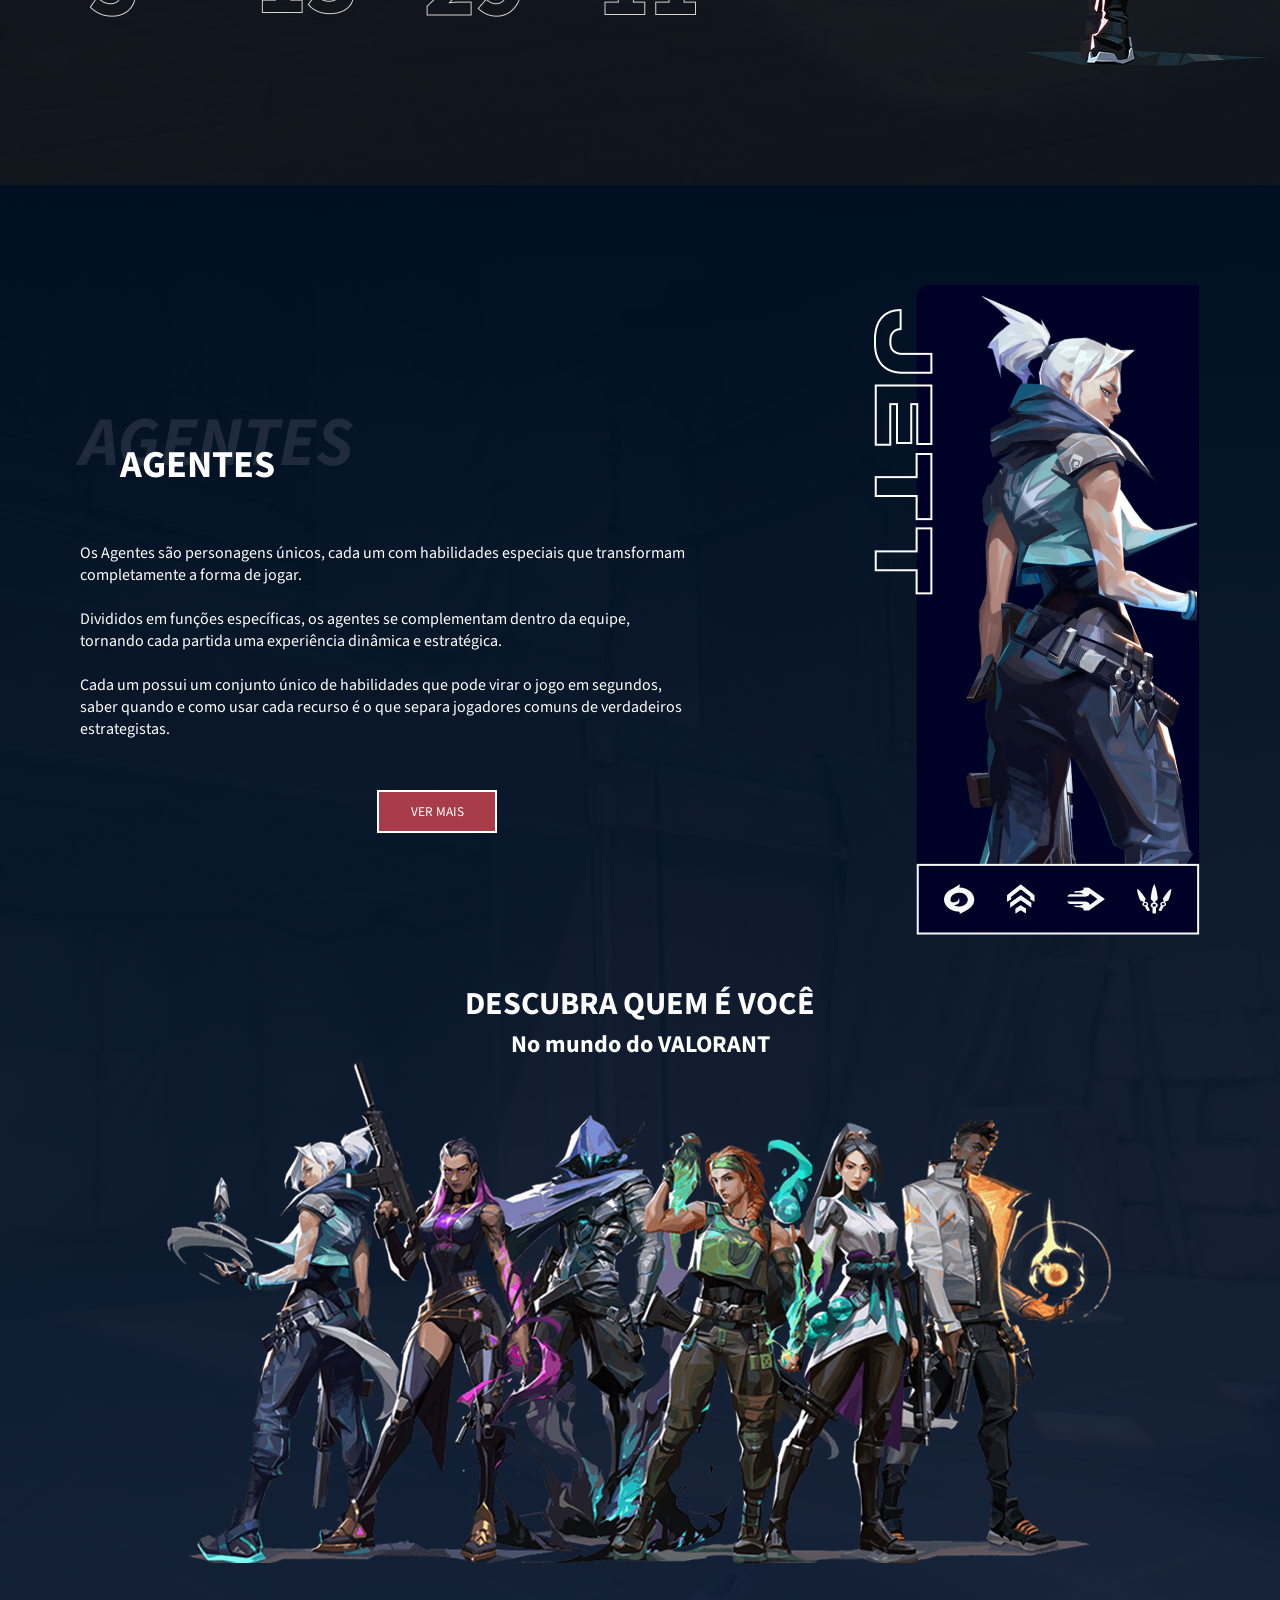
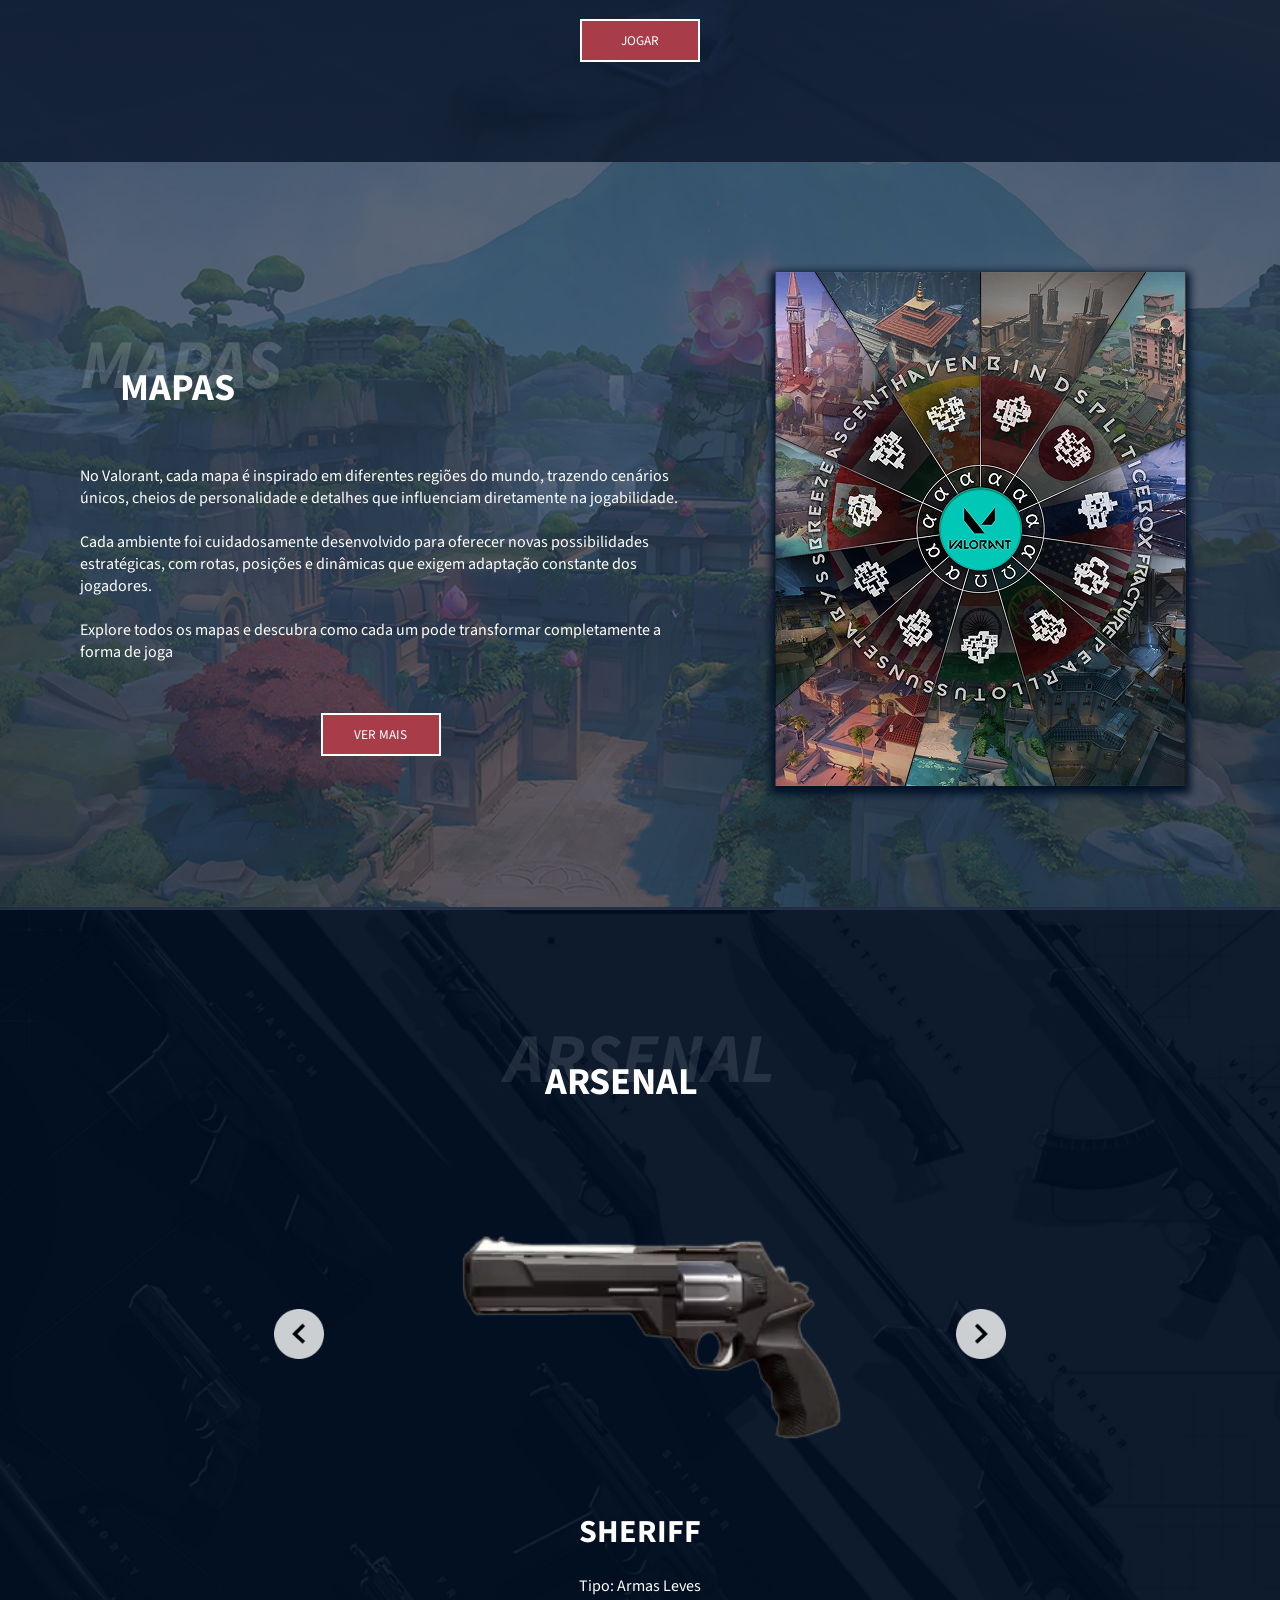
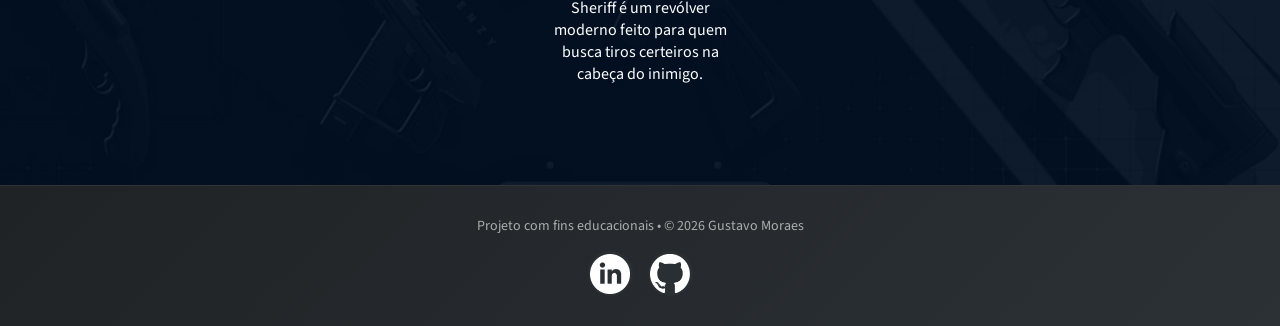
==== commit 7fbc8245: "Conteudo: Adicionando a página de mapas." ====
--- a/public/index.html
+++ b/public/index.html
@@ -22,7 +22,7 @@
                     <a href="agentes.html">Agentes</a>
                 </li>
                 <li>
-                    <a href="#mapas">Mapas</a>
+                    <a href="mapas.html">Mapas</a>
                 </li>
                 <li>
                     <a href="#arsenal">Arsenal</a>
@@ -132,7 +132,7 @@
                 completamente a forma de joga
             </p>
             <div class="btn_mapa">
-                <button>VER MAIS</button>
+                <a href="mapas.html"><button>VER MAIS</button></a>
             </div>
         </div>
         <div>
@@ -169,18 +169,23 @@
     </div>
 
     <div class="footer">
-        <p></p>
+        <p>Projeto com fins educacionais • © 2026 Gustavo Moraes</p>
+        <div class="redes_sociais">
+            <a href="https://www.linkedin.com/in/devgustavomoraes/" target="_blank"><img src="../assets/imgs/LinkedIn_logo_initials.png.webp" alt="LinkedIn"></a>
+            <a href="https://github.com/GustavoMoraesf" target="_blank"><img src="../assets/imgs/github-icon-1-logo-black-and-white.png" alt="GitHub"></a>
+        </div>
     </div>
 </body>
 
 </html>
 
 <script>
-    let slider = document.querySelectorAll(".slider")
+
+    let slider = document.querySelectorAll(".slider") //Retorna uma NodeList (tipo uma array) com todos os elementos que têm a classe .slider.
     let arma = document.getElementById('arma')
     let tipo = document.getElementById('tipo')
     let contexto = document.getElementById('contexto')
-    let slideAtual = 0
+    let slideAtual = 0 // contador
 
     let listaArmas = [
         'SHERIFF',
@@ -202,7 +207,7 @@
 
 
     function esconderSlider() {
-        slider.forEach((item) => item.classList.remove("on"))
+        slider.forEach((item) => item.classList.remove("on")) //forEach = iteração sobre NodeList (Uma especie de for que percorre a lista de todos os itens com a classe .slider)
     }
 
     function mostrarSlider() {
--- a/public/css/index.css
+++ b/public/css/index.css
@@ -356,6 +356,7 @@
     width: 100%;
     padding: 100px 80px; 
     background: url(../../assets/imgs/arsenal.png) no-repeat center;
+    background-color: #000F22;
     background-size: cover;
     color: white;
 }
@@ -445,11 +446,56 @@
 }
 
 /* --- Seção footer --- */
-.footer{
-    width: 100%;
-    height: 100px;
-    background-color: #1F2326;
-    z-index: 5;
-}
-
-
+.footer {
+    display: flex;
+    flex-direction: column;
+    align-items: center;
+    gap: 15px;
+
+    width: 100%;
+    padding: 30px 20px;
+
+    background: linear-gradient(135deg, #1F2326, #2c3136);
+    color: #ccc;
+    text-align: center;
+
+    border-top: 1px solid #333;
+}
+
+.footer p {
+    font-size: 14px;
+    opacity: 0.8;
+}
+
+.redes_sociais {
+    display: flex;
+    gap: 15px;
+}
+
+.redes_sociais a {
+    display: flex;
+    align-items: center;
+    justify-content: center;
+
+    width: 45px;
+    height: 45px;
+
+    border-radius: 50%;
+    background-color: #2a2f33;
+
+    transition: all 0.3s ease;
+}
+
+.redes_sociais img {
+    width: 40px;
+    filter: brightness(0) invert(1);
+}
+
+.redes_sociais a:hover {
+    transform: translateY(-5px);
+    background-color: #a83c49; 
+    box-shadow: 0 5px 15px rgba(0,0,0,0.3);
+}
+
+
+
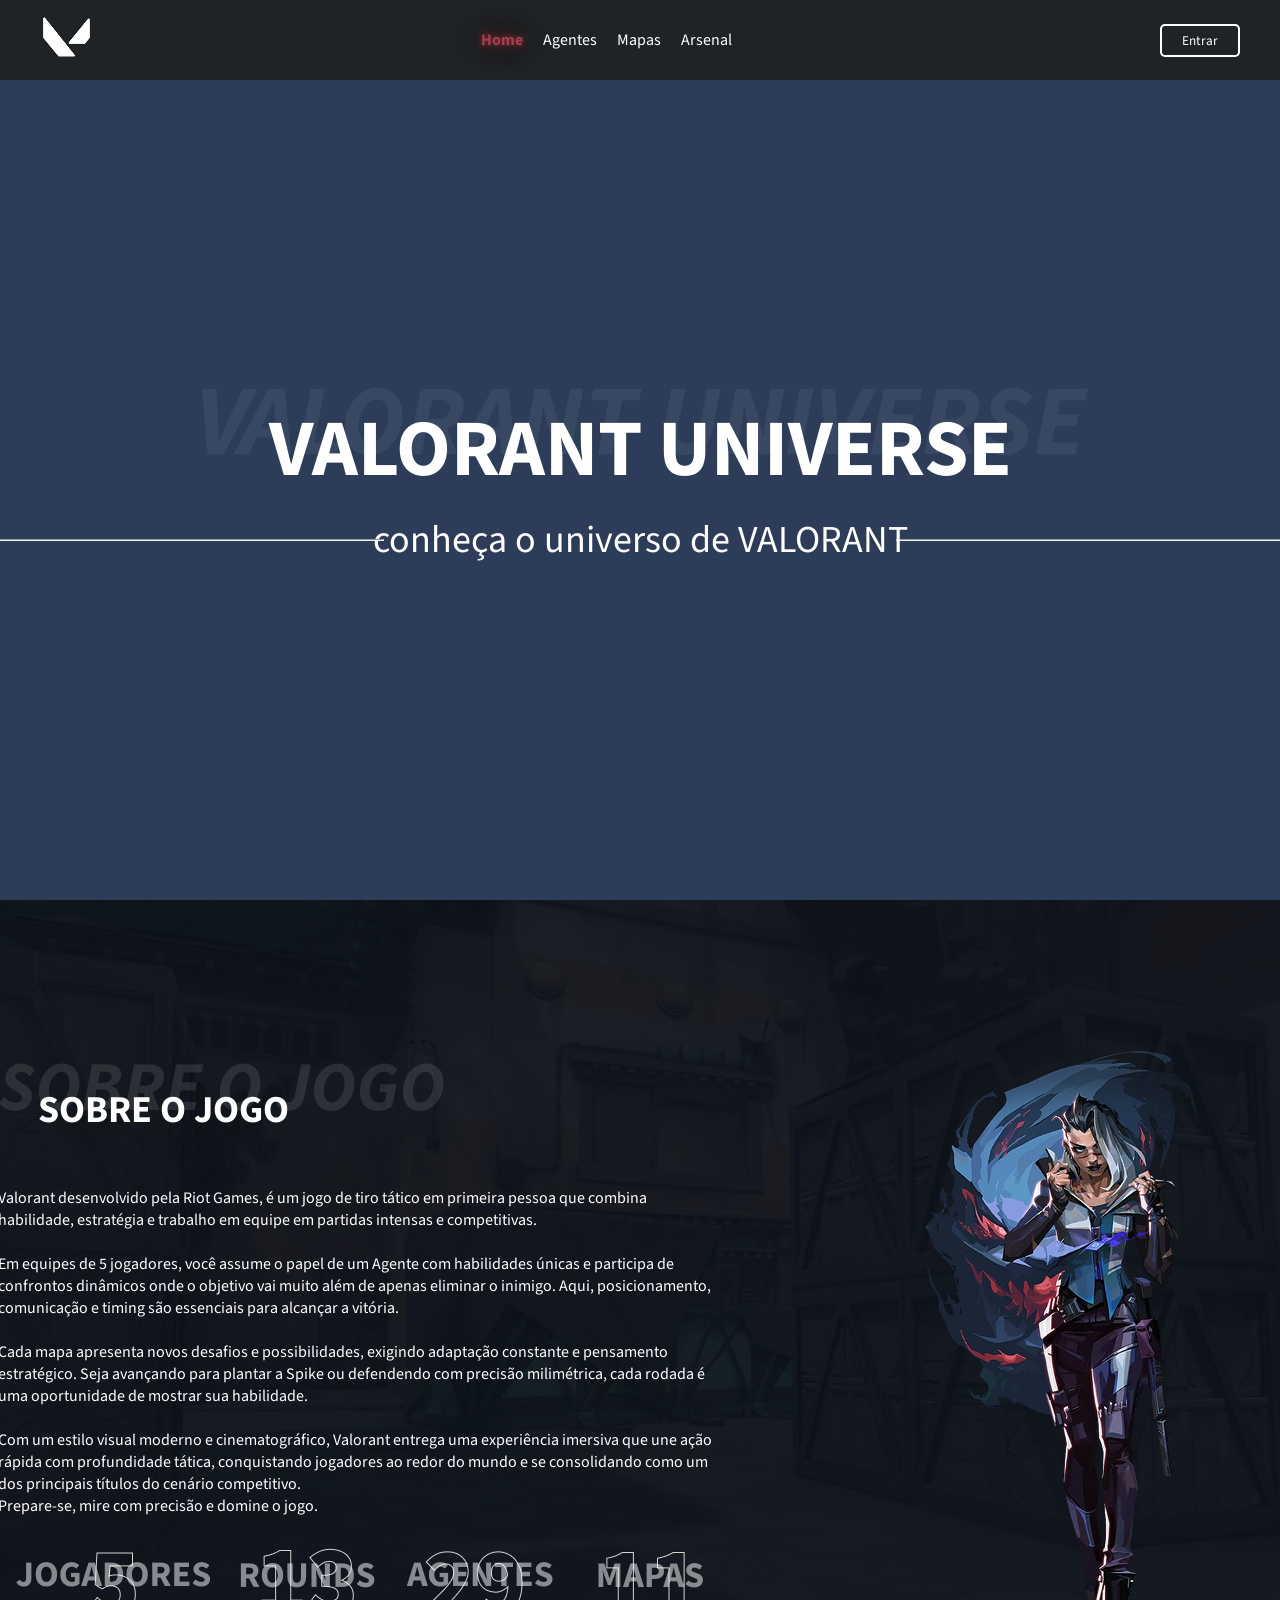
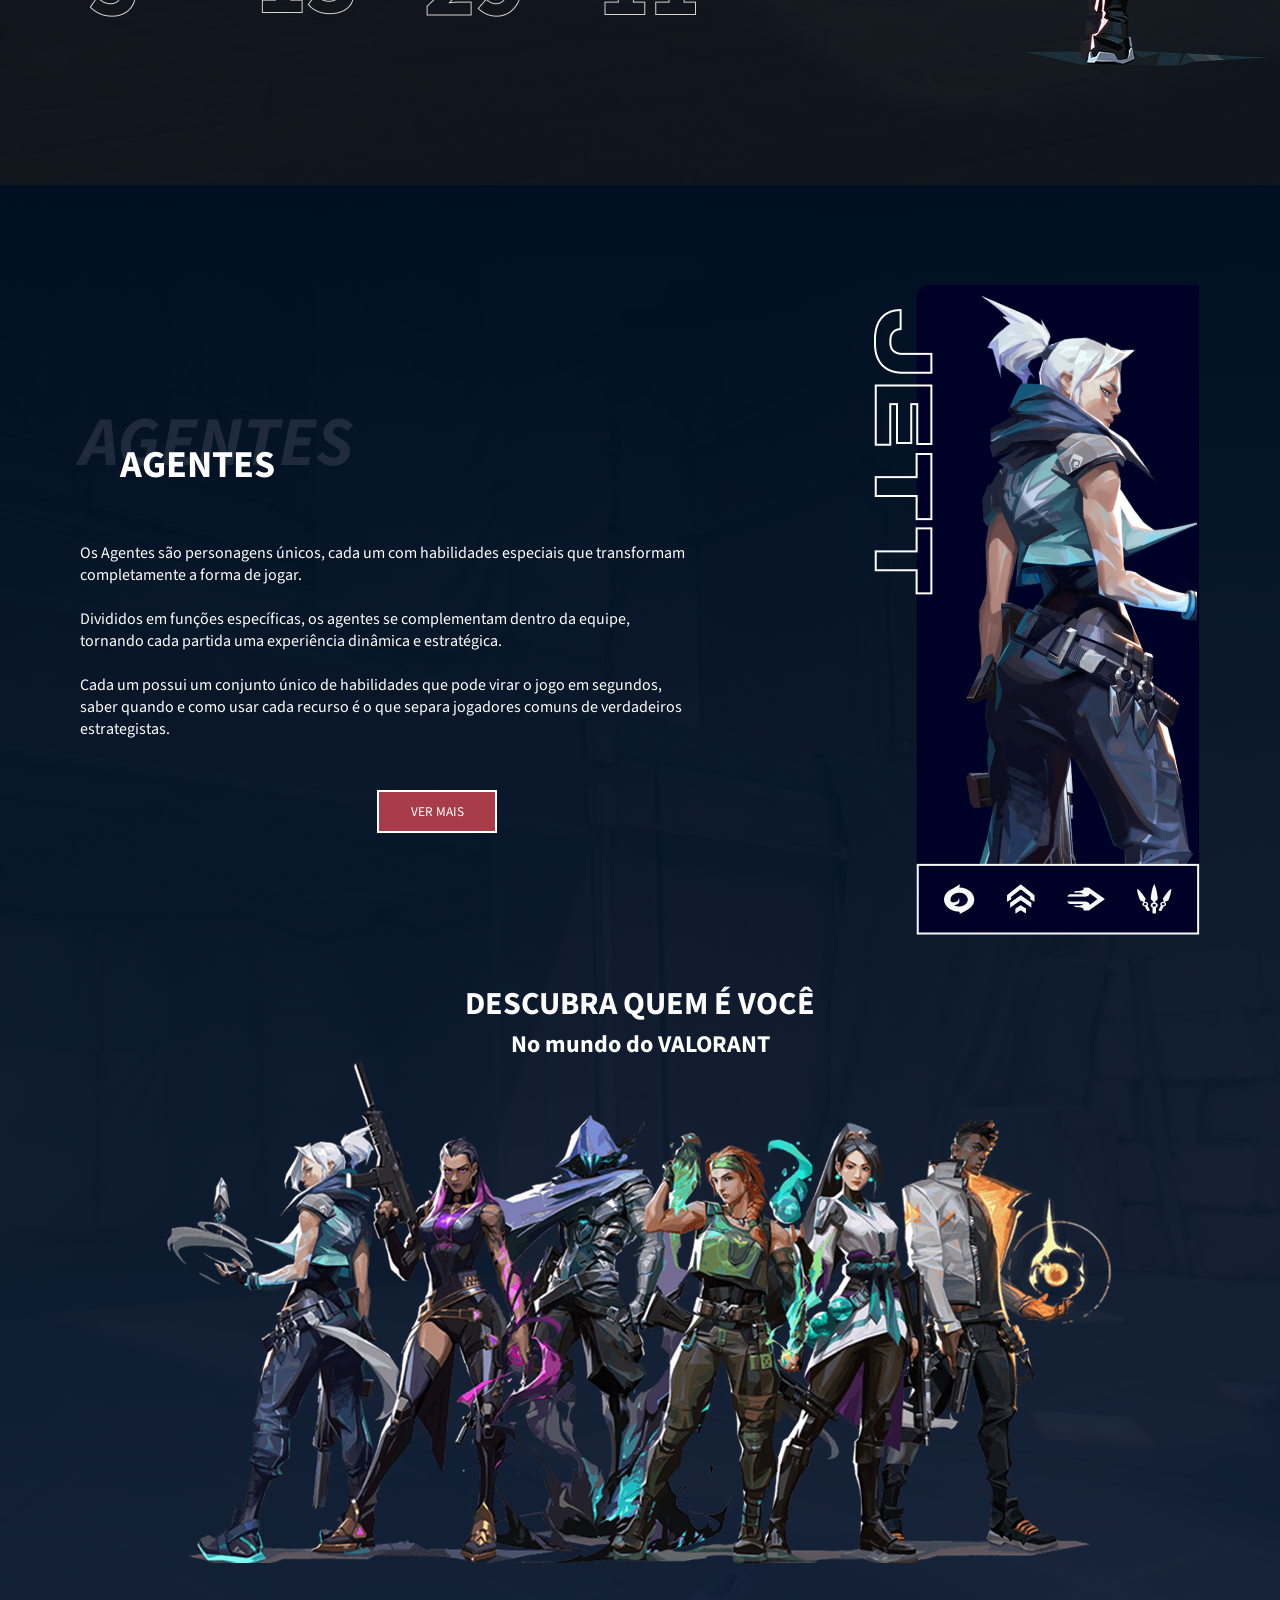
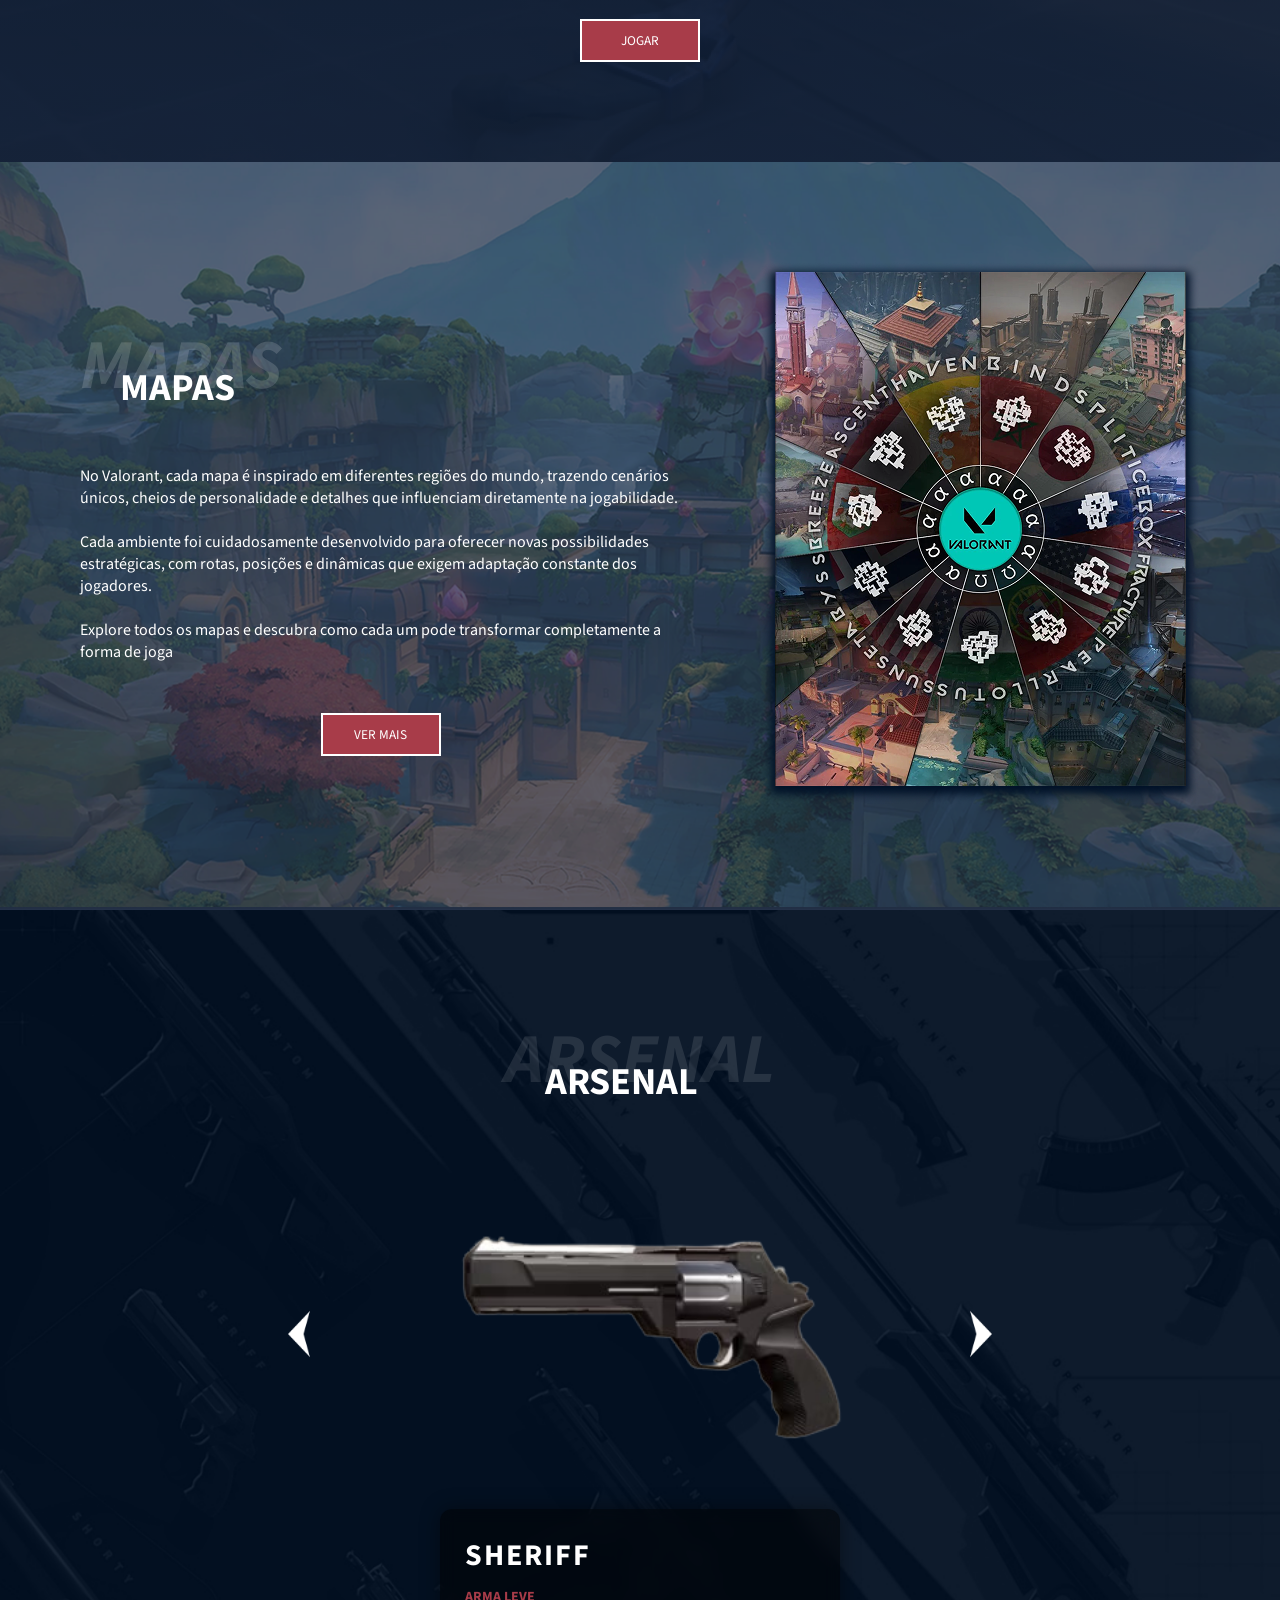
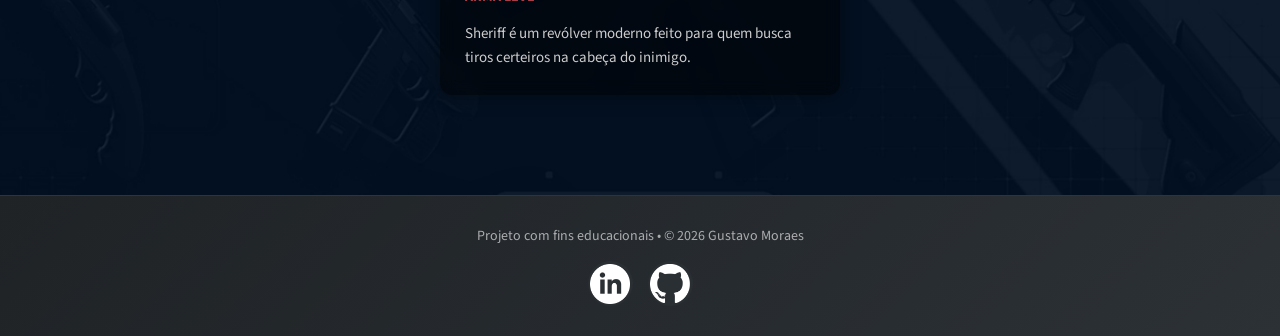
==== commit 43761641: "Conteudo: Adicionando telas de Cadastro e Login." ====
--- a/public/index.html
+++ b/public/index.html
@@ -36,7 +36,7 @@
             </ul>
         </div>
         <div class="login_botao">
-            <button class="btn_entrar">Entrar</button>
+            <a href="login.html"><button class="btn_entrar">Entrar</button></a>
         </div>
     </div>
 
@@ -148,21 +148,33 @@
         </div>
         <div class="carrosel">
             <button id="botao_esq" onclick="anteriorSlider()">
-                <img src="../assets/imgs/btn_esq.png" alt="" />
+                <img class="seta_esq" src="../assets/imgs/seta.webp" alt="" />
             </button>
             <div class="images">
                 <img class="slider on" src="../assets/imgs/sheriff.png" alt="" />
                 <img class="slider" id="vandal" src="../assets/imgs/vandal.png" alt="" />
                 <img class="slider" src="../assets/imgs/phantom.png" alt="" />
+                <img class="slider" src="../assets/imgs/classic.png" alt="" />
+                <img class="slider" src="../assets/imgs/faca.png" alt="" />
+                <img class="slider" src="../assets/imgs/ghost.png" alt="" />
+                <img class="slider" src="../assets/imgs/operador.png" alt="" />
+                <img class="slider" src="../assets/imgs/marshal.png" alt="" />
+                <img class="slider" src="../assets/imgs/outlaw.png" alt="" />
+                <img class="slider" src="../assets/imgs/shorty.png" alt="" />
+                <img class="slider" src="../assets/imgs/spectre.png" alt="" />
+                <img class="slider" src="../assets/imgs/stinger.png" alt="" />
+                <img class="slider" src="../assets/imgs/judge.png" alt="" />
+                <img class="slider" src="../assets/imgs/odin.png" alt="" />
+                <img class="slider" src="../assets/imgs/guardian.png" alt="" />
             </div>
             <button id="botao_dir" onclick="proxSlider()">
-                <img src="../assets/imgs/btn_dir.png" alt="" />
+                <img class="seta_dir" src="../assets/imgs/seta.webp" alt="" />
             </button>
         </div>
         <div class="info_arsenal">
-            <h1 id="arma">SHERIFF</h1>
-            <p id="tipo">Tipo: Armas Leves</p>
-            <p id="contexto">
+            <h1 id="arma" class="arma">SHERIFF</h1>
+            <p id="tipo" class="tipo">Arma leve</p>
+            <p id="contexto" class="contexto">
                 Sheriff é um revólver moderno feito para quem busca tiros certeiros na cabeça do inimigo.
             </p>
         </div>
@@ -185,29 +197,67 @@
     let arma = document.getElementById('arma')
     let tipo = document.getElementById('tipo')
     let contexto = document.getElementById('contexto')
-    let slideAtual = 0 // contador
+    let slideAtual = 0 
 
     let listaArmas = [
         'SHERIFF',
         'VANDAL',
-        'PHANTOM'
+        'PHANTOM',
+        'CLASSIC',
+        'FACA',
+        'GHOST',
+        'OPERADOR',
+        'MARSHAL',
+        'OUTLAW',
+        'SHORTY',
+        'SPECTRE',
+        'STINGER',
+        'JUDGE',
+        'ODIN',
+        'GUARDIAN'
     ]
 
     let listaTipo = [
         'Armas Leves',
         'Fuzis',    
-        'Fuzis'   
+        'Fuzis', 
+        'Armas Leves',  
+        'Confronto',  
+        'Armas Leves',  
+        'Fuzis de Precisão',  
+        'Fuzis de Precisão',  
+        'Fuzis de Precisão',
+        'Armas Leves',
+        'Submetralhadoras',
+        'Submetralhadoras',
+        'Escopetas',
+        'Metralhadoras',
+        'Fuzis'
     ]
 
     let listaContexto = [
         'Sheriff é um revólver moderno feito para quem busca tiros certeiros na cabeça do inimigo.',
         'Este fuzil extremamente potente causa um enorme estrago com pequenas rajadas de balas.',
-        'Phantom é uma arma equilibrada, projetada para disparar tiros estáveis que alcançam longas distâncias.'
+        'Phantom é uma arma equilibrada, projetada para disparar tiros estáveis que alcançam longas distâncias.',
+        'Leve e versátil, a arma padrão é um clássico inegável.',
+        'Para uma solução mais íntima.',
+        'Elegante, silenciosa e eficiente ao disparar de qualquer distância.',
+        'Aconchegue-se em um lugar e será capaz de controlar áreas importantes.',
+        'Escolha um ângulo bom, mire, e o alvo se arrependerá de ter dobrado aquela esquina.',
+        'Cano duplo, impacto singular. A escolha perfeita para a hora do vamos ver.',
+        'Surpreenda seus inimigos bem de perto para obter o máximo de eficiência.',
+        'Bateu a dúvida? Vai de Spectre que tudo dá certo',
+        'Os inimigos sabem que o fim chegou quando sentem o disparo da Stinger.',
+        'Judge é uma escopeta automática de tiro rápido que causa muito dano constante.',
+        'Ao empunhar uma arma grandiosa como esta, uma coisa é certa: quem a possui ascenderá à glória enquanto o oponente cai em ruína.',
+        'Esta arma dá um show nas mãos de atiradores pacientes.'
     ]
 
 
     function esconderSlider() {
-        slider.forEach((item) => item.classList.remove("on")) //forEach = iteração sobre NodeList (Uma especie de for que percorre a lista de todos os itens com a classe .slider)
+        for(let i = 0; i < slider.length; i++) {
+            slider[i].classList.remove("on");
+        }
     }
 
     function mostrarSlider() {
--- a/public/css/index.css
+++ b/public/css/index.css
@@ -431,18 +431,42 @@
 #botao_esq img, #botao_dir img {
     width: 100%;
     height: 100%;
-}
-
-.info_arsenal{
-    text-align: center;
-}
-
-.info_arsenal h1{
-    margin-bottom: 20px;
-}
-
-.info_arsenal p{
-    width: 200px;
+    filter: invert(1);
+}
+
+.seta_esq{
+    transform: scaleX(-1);
+}
+
+.info_arsenal {
+    max-width: 400px;
+    padding: 25px;
+    border-radius: 12px;
+    background: rgba(0, 0, 0, 0.5);
+    backdrop-filter: blur(8px);
+    text-align: left;
+    box-shadow: 0 0 20px rgba(0,0,0,0.4);
+}
+
+.info_arsenal .arma {
+    font-size: 30px;
+    font-weight: bold;
+    margin-bottom: 10px;
+    letter-spacing: 2px;
+}
+
+.info_arsenal .tipo {
+    font-size: 14px;
+    text-transform: uppercase;
+    color: #a83c49; 
+    margin-bottom: 15px;
+    font-weight: bold;
+}
+
+.info_arsenal .contexto {
+    font-size: 15px;
+    line-height: 1.6;
+    color: #ccc;
 }
 
 /* --- Seção footer --- */
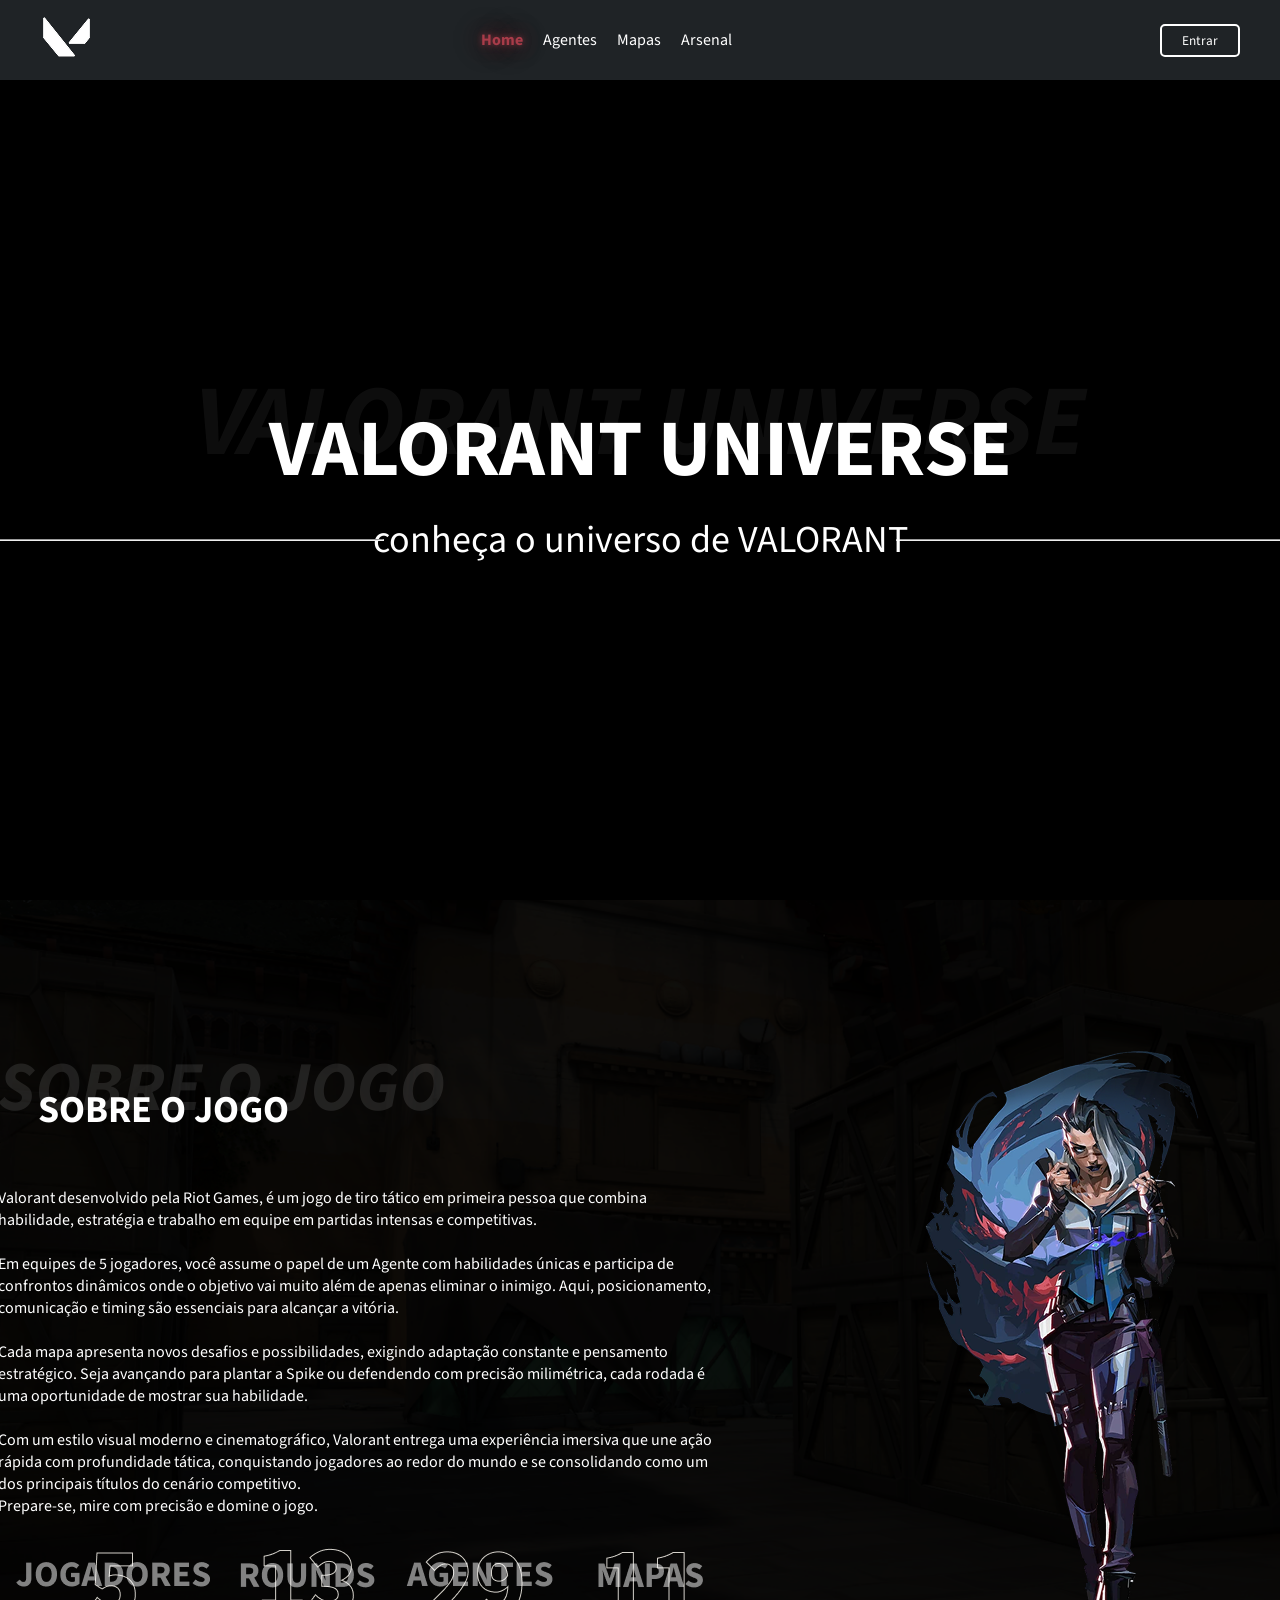
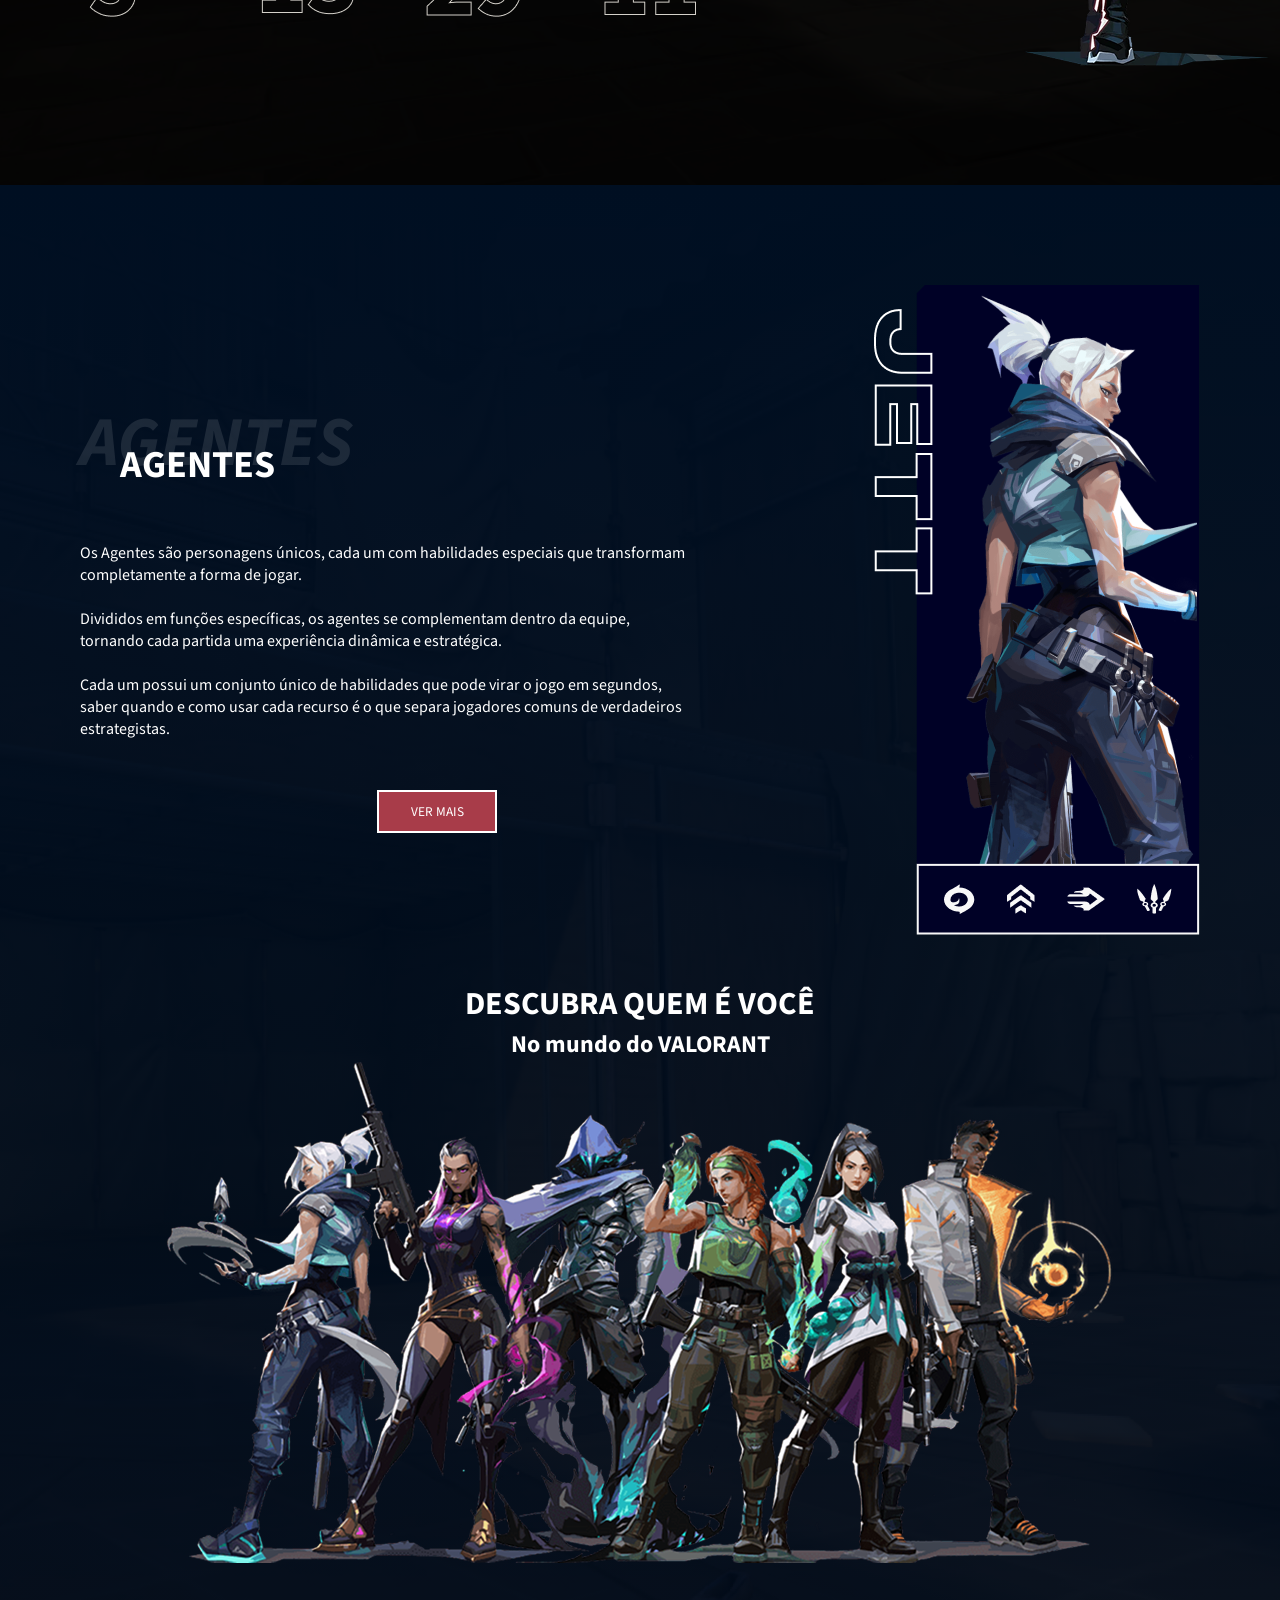
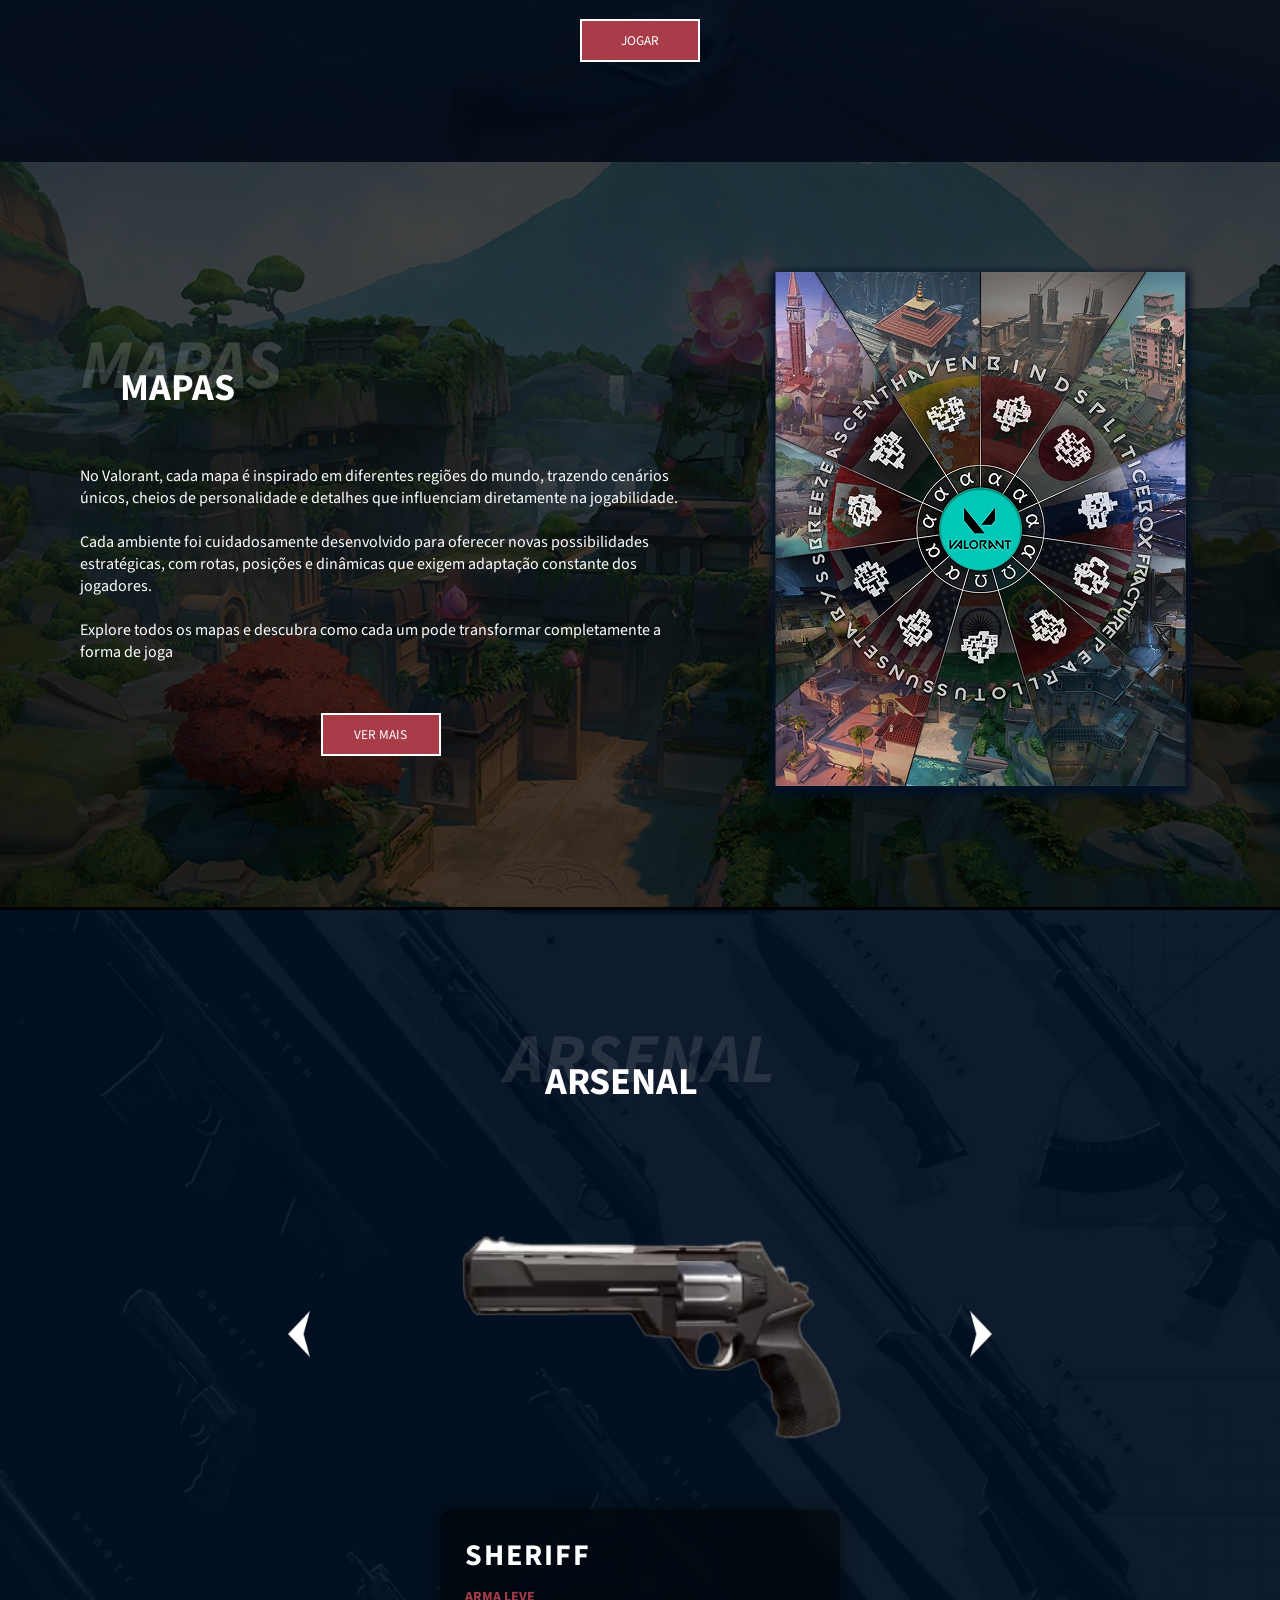
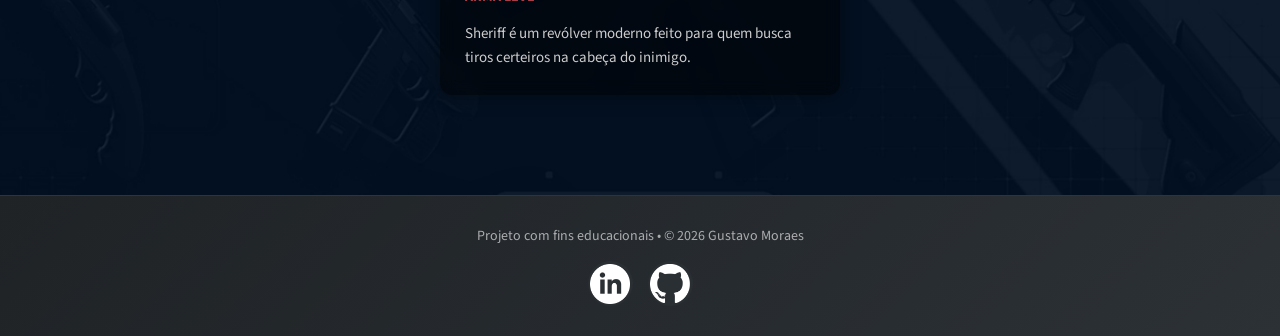
==== commit 03310066: "Ajuste: Alterando o banco de dados para o banco da VM." ====
--- a/public/index.html
+++ b/public/index.html
@@ -6,6 +6,7 @@
     <meta name="viewport" content="width=device-width, initial-scale=1.0" />
     <title>Home | Valorant Universe</title>
     <link rel="stylesheet" href="css/index.css" />
+    <link rel="shortcut icon" href="../assets/icon/icon.png" type="image/x-icon">
 </head>
 
 <body>
@@ -112,7 +113,7 @@
                 <img src="../assets/imgs/Agentes Imagem.png" alt="" />
             </div>
             <div class="btn_agentes_jogar">
-                <button>JOGAR</button>
+                <a href="login.html"><button>JOGAR</button></a>
             </div>
         </div>
     </div>
--- a/public/css/index.css
+++ b/public/css/index.css
@@ -18,7 +18,7 @@
 
 
 body {
-    background-color: #2d3d59;
+    background-color: #000000;
 }
 
 /* --- Header CSS --- */
@@ -97,6 +97,28 @@
     transform: scale(1.05);
 }
 
+.login_user {
+    display: flex;
+    flex-direction: row;
+    margin: 0 40px 0 0;
+    align-items: center;
+    justify-content: center;
+
+    color: white;
+    gap: 10px;
+}
+
+
+.login_user img{
+    height: 40px;
+    border: #a83c49 solid 2px;
+    border-radius: 20px;
+}
+
+.login_user img:hover{
+    cursor: pointer;
+}
+
 /* --- Seção Início --- */
 .inicio {
     position: relative;
@@ -114,7 +136,7 @@
     height: 100%;
     object-fit: cover;
     z-index: 0;
-    opacity: 0.3;
+    opacity: 0.4;
 }
 
 .titulo_sobre_2 {
@@ -521,5 +543,84 @@
     box-shadow: 0 5px 15px rgba(0,0,0,0.3);
 }
 
-
-
+.sidebar {
+  height: 50vh;
+  width: 0;
+  position: fixed;
+  top: 0;
+  right: 0;
+
+  background: linear-gradient(180deg, #1F2326, #0f1113);
+  box-shadow: -10px 0 30px rgba(0,0,0,0.6);
+
+  overflow-x: hidden;
+  transition: 0.4s ease;
+  padding-top: 80px;
+  z-index: 10000;
+
+  display: flex;
+  flex-direction: column;
+  align-items: center;
+}
+
+.sidebar .login_user {
+    flex-direction: column;
+    gap: 10px;
+    margin: 0;
+    width: 100%;
+}
+
+.sidebar .login_user img {
+    height: 70px;
+    border-radius: 50%;
+    border: 3px solid #a83c49;
+    box-shadow: 0 0 15px #a83c49;
+}
+
+.sidebar .login_user span {
+    font-size: 18px;
+    font-weight: 600;
+}
+
+.escolhas{
+    display: flex;
+    flex-direction: column;
+    margin-top: 20px;
+
+}
+
+.sidebar a {
+    color: white;
+    padding: 12px 20px;
+    margin: 10px 0;
+    border-radius: 8px;
+    text-align: center;
+    font-size: 16px;
+    font-weight: 600;
+    transition: all 0.3s ease;
+}
+
+.sidebar a:hover {
+    background-color: #a83c49;
+    color: white;
+    transform: translateX(-5px) scale(1.05);
+    box-shadow: 0 0 10px #a83c49, 0 0 20px #a83c4970;
+}
+
+.close-btn {
+  position: absolute;
+  top: 20px;
+  right: 25px;
+  font-size: 40px;
+  cursor: pointer;
+  color: white;
+  transition: 0.3s;
+}
+
+.close-btn:hover {
+  color: #a83c49;
+  transform: rotate(90deg) scale(1.2);
+}
+
+
+
